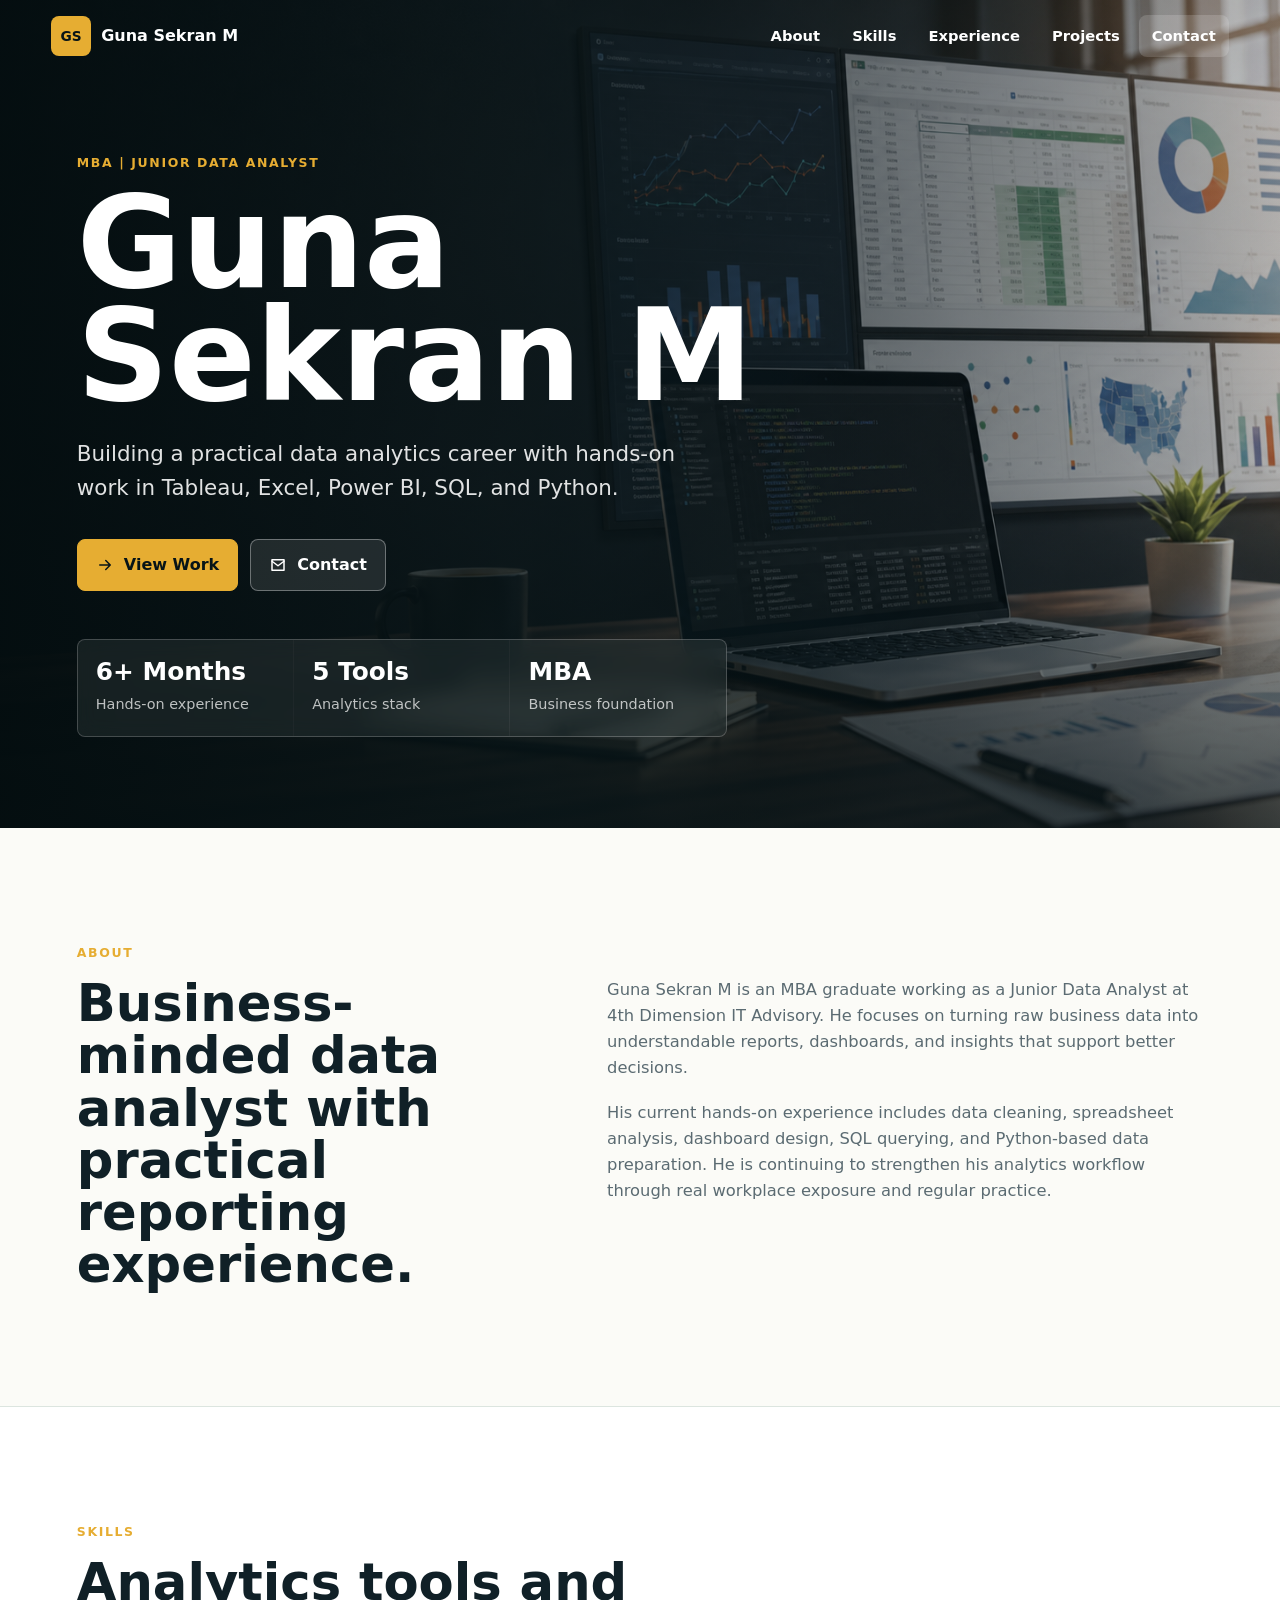
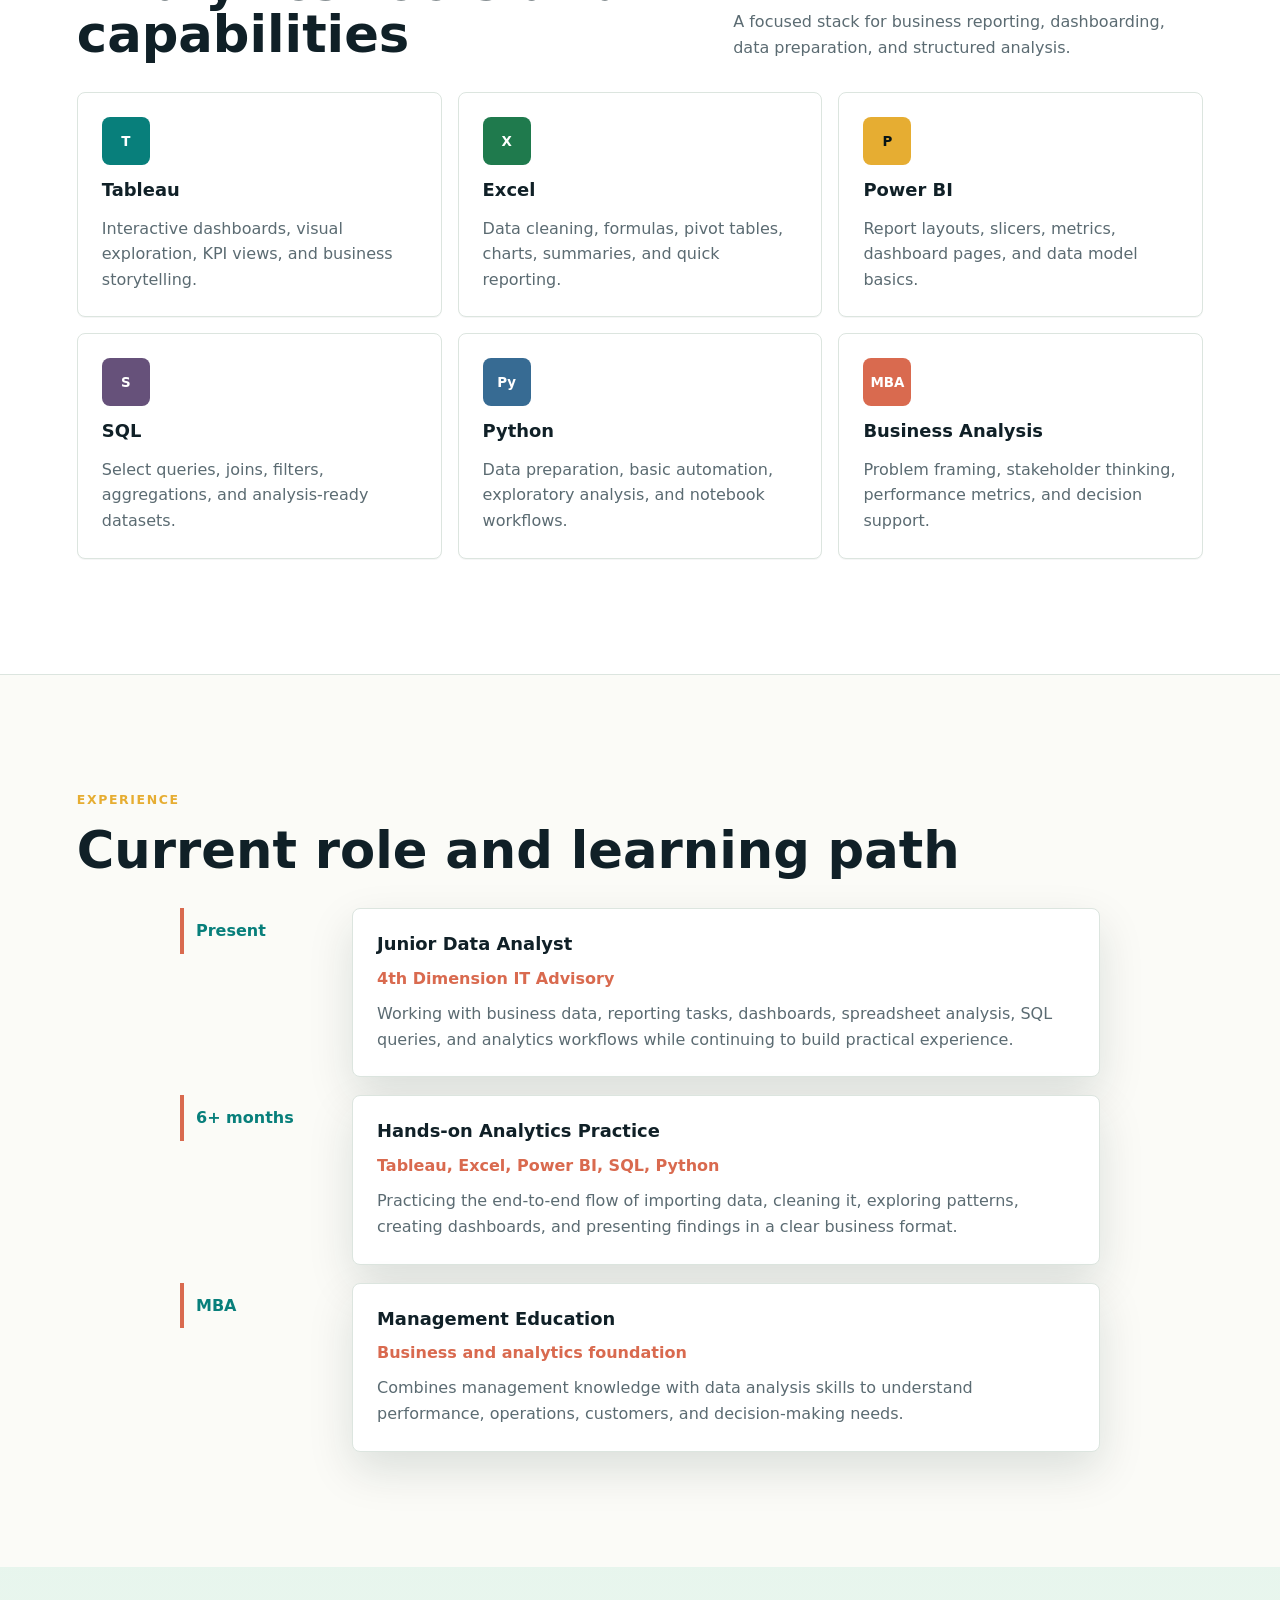
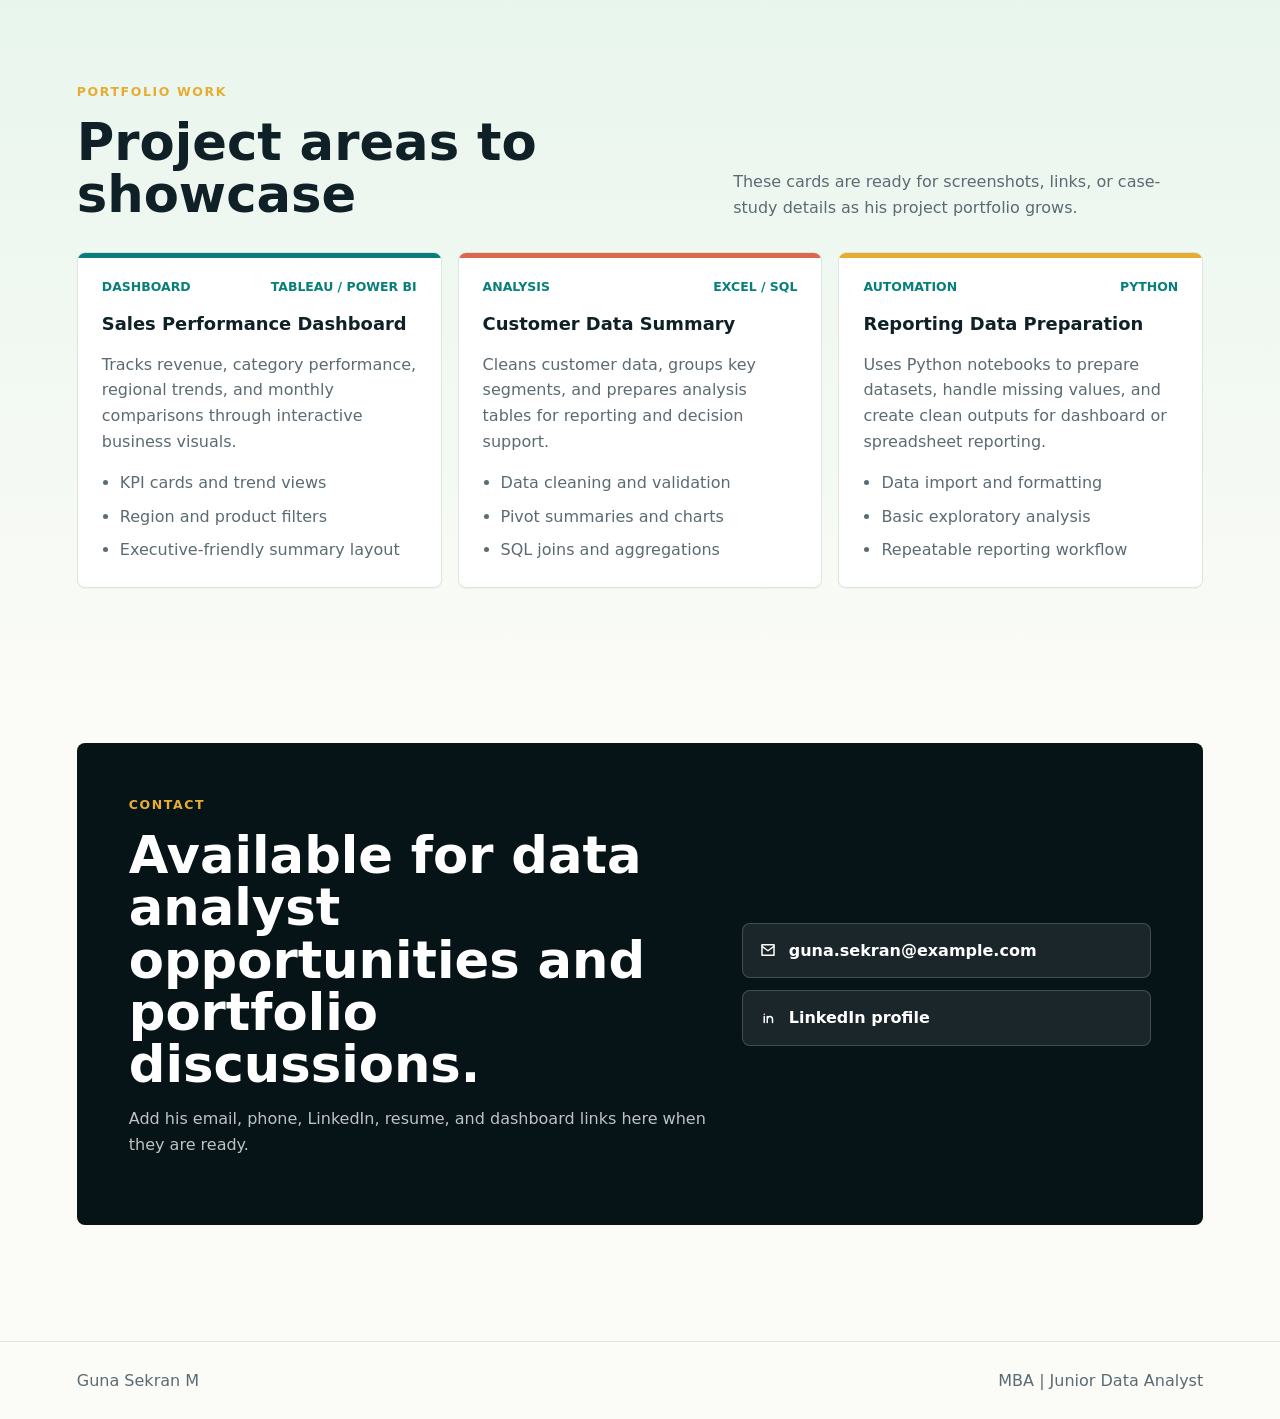
==== index.html @ 924d70bb "guna's portfolio" ====
<!DOCTYPE html>
<html lang="en">
  <head>
    <meta charset="UTF-8" />
    <meta name="viewport" content="width=device-width, initial-scale=1.0" />
    <meta
      name="description"
      content="Digital portfolio for Guna Sekran M, MBA and Junior Data Analyst at 4th Dimension IT Advisory."
    />
    <title>Guna Sekran M | Data Analyst Portfolio</title>
    <link rel="stylesheet" href="styles.css" />
  </head>
  <body>
    <header class="site-header" data-header>
      <a class="brand" href="#top" aria-label="Guna Sekran M home">
        <span class="brand-mark">GS</span>
        <span>Guna Sekran M</span>
      </a>

      <button class="nav-toggle" type="button" aria-expanded="false" aria-controls="site-nav">
        <span class="sr-only">Open menu</span>
        <svg viewBox="0 0 24 24" aria-hidden="true">
          <path d="M4 7h16M4 12h16M4 17h16" />
        </svg>
      </button>

      <nav class="site-nav" id="site-nav" data-nav>
        <a href="#about">About</a>
        <a href="#skills">Skills</a>
        <a href="#experience">Experience</a>
        <a href="#projects">Projects</a>
        <a href="#contact">Contact</a>
      </nav>
    </header>

    <main id="top">
      <section class="hero">
        <div class="hero-media" aria-hidden="true">
          <img src="assets/data-analytics-hero.png" alt="" />
        </div>
        <div class="hero-overlay"></div>
        <div class="hero-content">
          <p class="eyebrow">MBA | Junior Data Analyst</p>
          <h1>Guna Sekran M</h1>
          <p class="hero-copy">
            Building a practical data analytics career with hands-on work in Tableau,
            Excel, Power BI, SQL, and Python.
          </p>

          <div class="hero-actions" aria-label="Primary actions">
            <a class="btn primary" href="#projects">
              <svg viewBox="0 0 24 24" aria-hidden="true">
                <path d="M5 12h14M13 6l6 6-6 6" />
              </svg>
              View Work
            </a>
            <a class="btn secondary" href="#contact">
              <svg viewBox="0 0 24 24" aria-hidden="true">
                <path d="M4 5h16v14H4z" />
                <path d="m4 7 8 6 8-6" />
              </svg>
              Contact
            </a>
          </div>

          <div class="hero-stats" aria-label="Profile highlights">
            <div>
              <strong>6+ Months</strong>
              <span>Hands-on experience</span>
            </div>
            <div>
              <strong>5 Tools</strong>
              <span>Analytics stack</span>
            </div>
            <div>
              <strong>MBA</strong>
              <span>Business foundation</span>
            </div>
          </div>
        </div>
      </section>

      <section class="section intro" id="about">
        <div class="section-kicker">About</div>
        <div class="intro-grid">
          <div>
            <h2>Business-minded data analyst with practical reporting experience.</h2>
          </div>
          <div class="intro-copy">
            <p>
              Guna Sekran M is an MBA graduate working as a Junior Data Analyst at
              4th Dimension IT Advisory. He focuses on turning raw business data into
              understandable reports, dashboards, and insights that support better decisions.
            </p>
            <p>
              His current hands-on experience includes data cleaning, spreadsheet analysis,
              dashboard design, SQL querying, and Python-based data preparation. He is continuing
              to strengthen his analytics workflow through real workplace exposure and regular practice.
            </p>
          </div>
        </div>
      </section>

      <section class="section skill-band" id="skills">
        <div class="section-heading">
          <div>
            <div class="section-kicker">Skills</div>
            <h2>Analytics tools and capabilities</h2>
          </div>
          <p>
            A focused stack for business reporting, dashboarding, data preparation,
            and structured analysis.
          </p>
        </div>

        <div class="skill-grid">
          <article class="skill-card">
            <span class="tool-icon tableau">T</span>
            <h3>Tableau</h3>
            <p>Interactive dashboards, visual exploration, KPI views, and business storytelling.</p>
          </article>
          <article class="skill-card">
            <span class="tool-icon excel">X</span>
            <h3>Excel</h3>
            <p>Data cleaning, formulas, pivot tables, charts, summaries, and quick reporting.</p>
          </article>
          <article class="skill-card">
            <span class="tool-icon powerbi">P</span>
            <h3>Power BI</h3>
            <p>Report layouts, slicers, metrics, dashboard pages, and data model basics.</p>
          </article>
          <article class="skill-card">
            <span class="tool-icon sql">S</span>
            <h3>SQL</h3>
            <p>Select queries, joins, filters, aggregations, and analysis-ready datasets.</p>
          </article>
          <article class="skill-card">
            <span class="tool-icon python">Py</span>
            <h3>Python</h3>
            <p>Data preparation, basic automation, exploratory analysis, and notebook workflows.</p>
          </article>
          <article class="skill-card">
            <span class="tool-icon business">MBA</span>
            <h3>Business Analysis</h3>
            <p>Problem framing, stakeholder thinking, performance metrics, and decision support.</p>
          </article>
        </div>
      </section>

      <section class="section experience" id="experience">
        <div class="section-heading">
          <div>
            <div class="section-kicker">Experience</div>
            <h2>Current role and learning path</h2>
          </div>
        </div>

        <div class="timeline">
          <article class="timeline-item">
            <div class="timeline-date">Present</div>
            <div class="timeline-panel">
              <h3>Junior Data Analyst</h3>
              <p class="company">4th Dimension IT Advisory</p>
              <p>
                Working with business data, reporting tasks, dashboards, spreadsheet analysis,
                SQL queries, and analytics workflows while continuing to build practical experience.
              </p>
            </div>
          </article>
          <article class="timeline-item">
            <div class="timeline-date">6+ months</div>
            <div class="timeline-panel">
              <h3>Hands-on Analytics Practice</h3>
              <p class="company">Tableau, Excel, Power BI, SQL, Python</p>
              <p>
                Practicing the end-to-end flow of importing data, cleaning it, exploring patterns,
                creating dashboards, and presenting findings in a clear business format.
              </p>
            </div>
          </article>
          <article class="timeline-item">
            <div class="timeline-date">MBA</div>
            <div class="timeline-panel">
              <h3>Management Education</h3>
              <p class="company">Business and analytics foundation</p>
              <p>
                Combines management knowledge with data analysis skills to understand performance,
                operations, customers, and decision-making needs.
              </p>
            </div>
          </article>
        </div>
      </section>

      <section class="section projects" id="projects">
        <div class="section-heading">
          <div>
            <div class="section-kicker">Portfolio Work</div>
            <h2>Project areas to showcase</h2>
          </div>
          <p>
            These cards are ready for screenshots, links, or case-study details as his project
            portfolio grows.
          </p>
        </div>

        <div class="project-grid">
          <article class="project-card">
            <div class="project-topline">
              <span>Dashboard</span>
              <span>Tableau / Power BI</span>
            </div>
            <h3>Sales Performance Dashboard</h3>
            <p>
              Tracks revenue, category performance, regional trends, and monthly comparisons
              through interactive business visuals.
            </p>
            <ul>
              <li>KPI cards and trend views</li>
              <li>Region and product filters</li>
              <li>Executive-friendly summary layout</li>
            </ul>
          </article>

          <article class="project-card accent">
            <div class="project-topline">
              <span>Analysis</span>
              <span>Excel / SQL</span>
            </div>
            <h3>Customer Data Summary</h3>
            <p>
              Cleans customer data, groups key segments, and prepares analysis tables for
              reporting and decision support.
            </p>
            <ul>
              <li>Data cleaning and validation</li>
              <li>Pivot summaries and charts</li>
              <li>SQL joins and aggregations</li>
            </ul>
          </article>

          <article class="project-card warm">
            <div class="project-topline">
              <span>Automation</span>
              <span>Python</span>
            </div>
            <h3>Reporting Data Preparation</h3>
            <p>
              Uses Python notebooks to prepare datasets, handle missing values, and create
              clean outputs for dashboard or spreadsheet reporting.
            </p>
            <ul>
              <li>Data import and formatting</li>
              <li>Basic exploratory analysis</li>
              <li>Repeatable reporting workflow</li>
            </ul>
          </article>
        </div>
      </section>

      <section class="section contact" id="contact">
        <div class="contact-panel">
          <div>
            <div class="section-kicker">Contact</div>
            <h2>Available for data analyst opportunities and portfolio discussions.</h2>
            <p>
              Add his email, phone, LinkedIn, resume, and dashboard links here when they are ready.
            </p>
          </div>
          <div class="contact-actions">
            <a class="contact-link" href="mailto:guna.sekran@example.com">
              <svg viewBox="0 0 24 24" aria-hidden="true">
                <path d="M4 5h16v14H4z" />
                <path d="m4 7 8 6 8-6" />
              </svg>
              guna.sekran@example.com
            </a>
            <a class="contact-link" href="#" aria-label="LinkedIn profile link placeholder">
              <svg viewBox="0 0 24 24" aria-hidden="true">
                <path d="M7 10v8M7 7v.01M11 18v-8M11 14c0-2.2 1.2-4 3.5-4S18 11.4 18 14v4" />
              </svg>
              LinkedIn profile
            </a>
          </div>
        </div>
      </section>
    </main>

    <footer class="site-footer">
      <span>Guna Sekran M</span>
      <span>MBA | Junior Data Analyst</span>
    </footer>

    <script src="script.js"></script>
  </body>
</html>
---- styles.css ----
:root {
  --ink: #102027;
  --muted: #5b6b72;
  --paper: #fbfbf7;
  --white: #ffffff;
  --line: #dce5df;
  --teal: #087f7b;
  --mint: #d9f1e6;
  --coral: #d96a4f;
  --gold: #e6ad32;
  --plum: #66517a;
  --night: #071417;
  --shadow: 0 18px 45px rgba(11, 35, 36, 0.13);
}

* {
  box-sizing: border-box;
}

html {
  scroll-behavior: smooth;
}

body {
  margin: 0;
  font-family: Inter, ui-sans-serif, system-ui, -apple-system, BlinkMacSystemFont, "Segoe UI", Arial, sans-serif;
  color: var(--ink);
  background: var(--paper);
  line-height: 1.6;
}

img,
svg {
  display: block;
}

a {
  color: inherit;
  text-decoration: none;
}

.sr-only {
  position: absolute;
  width: 1px;
  height: 1px;
  padding: 0;
  margin: -1px;
  overflow: hidden;
  clip: rect(0, 0, 0, 0);
  white-space: nowrap;
  border: 0;
}

.site-header {
  position: fixed;
  top: 0;
  left: 0;
  right: 0;
  z-index: 20;
  display: flex;
  align-items: center;
  justify-content: space-between;
  min-height: 72px;
  padding: 14px clamp(18px, 4vw, 56px);
  color: var(--white);
  transition: background 180ms ease, box-shadow 180ms ease, color 180ms ease;
}

.site-header.is-scrolled {
  color: var(--ink);
  background: rgba(251, 251, 247, 0.92);
  box-shadow: 0 10px 30px rgba(20, 41, 40, 0.1);
  backdrop-filter: blur(16px);
}

.brand {
  display: inline-flex;
  align-items: center;
  gap: 10px;
  font-weight: 800;
  letter-spacing: 0;
}

.brand-mark {
  display: grid;
  place-items: center;
  width: 40px;
  height: 40px;
  border-radius: 8px;
  color: var(--night);
  background: var(--gold);
  font-size: 0.86rem;
  font-weight: 800;
}

.site-nav {
  display: flex;
  align-items: center;
  gap: 6px;
}

.site-nav a {
  min-height: 40px;
  padding: 9px 13px;
  border-radius: 8px;
  font-size: 0.92rem;
  font-weight: 700;
  color: currentColor;
}

.site-nav a:hover,
.site-nav a.is-active {
  background: rgba(255, 255, 255, 0.16);
}

.site-header.is-scrolled .site-nav a:hover,
.site-header.is-scrolled .site-nav a.is-active {
  background: var(--mint);
}

.nav-toggle {
  display: none;
  width: 44px;
  height: 44px;
  border: 1px solid currentColor;
  border-radius: 8px;
  color: currentColor;
  background: transparent;
  cursor: pointer;
}

.nav-toggle svg {
  width: 22px;
  height: 22px;
  margin: auto;
  fill: none;
  stroke: currentColor;
  stroke-width: 2;
  stroke-linecap: round;
}

.hero {
  position: relative;
  min-height: 92vh;
  display: grid;
  align-items: center;
  padding: 120px clamp(18px, 6vw, 82px) 58px;
  color: var(--white);
  overflow: hidden;
}

.hero-media,
.hero-media img,
.hero-overlay {
  position: absolute;
  inset: 0;
}

.hero-media img {
  width: 100%;
  height: 100%;
  object-fit: cover;
}

.hero-overlay {
  background:
    linear-gradient(90deg, rgba(3, 13, 15, 0.92) 0%, rgba(7, 20, 23, 0.74) 43%, rgba(7, 20, 23, 0.2) 100%),
    linear-gradient(0deg, rgba(7, 20, 23, 0.68) 0%, rgba(7, 20, 23, 0.04) 42%);
}

.hero-content {
  position: relative;
  z-index: 2;
  width: min(720px, 100%);
}

.eyebrow,
.section-kicker {
  margin: 0 0 14px;
  color: var(--gold);
  font-size: 0.78rem;
  font-weight: 800;
  letter-spacing: 0.13em;
  text-transform: uppercase;
}

.hero h1 {
  margin: 0;
  font-size: clamp(3.4rem, 10vw, 8rem);
  line-height: 0.88;
  letter-spacing: 0;
}

.hero-copy {
  max-width: 640px;
  margin: 24px 0 0;
  color: rgba(255, 255, 255, 0.88);
  font-size: clamp(1.08rem, 2vw, 1.34rem);
}

.hero-actions {
  display: flex;
  flex-wrap: wrap;
  gap: 12px;
  margin-top: 34px;
}

.btn {
  display: inline-flex;
  align-items: center;
  justify-content: center;
  gap: 10px;
  min-height: 48px;
  padding: 12px 18px;
  border-radius: 8px;
  border: 1px solid rgba(255, 255, 255, 0.34);
  font-weight: 800;
}

.btn svg,
.contact-link svg {
  width: 18px;
  height: 18px;
  fill: none;
  stroke: currentColor;
  stroke-width: 2;
  stroke-linecap: round;
  stroke-linejoin: round;
  flex: 0 0 auto;
}

.btn.primary {
  color: var(--night);
  background: var(--gold);
  border-color: var(--gold);
}

.btn.secondary {
  color: var(--white);
  background: rgba(255, 255, 255, 0.1);
}

.hero-stats {
  display: grid;
  grid-template-columns: repeat(3, minmax(0, 1fr));
  gap: 1px;
  width: min(650px, 100%);
  margin-top: 48px;
  border: 1px solid rgba(255, 255, 255, 0.18);
  border-radius: 8px;
  overflow: hidden;
  background: rgba(255, 255, 255, 0.09);
  backdrop-filter: blur(10px);
}

.hero-stats div {
  min-height: 96px;
  padding: 18px;
  background: rgba(7, 20, 23, 0.25);
}

.hero-stats strong,
.hero-stats span {
  display: block;
}

.hero-stats strong {
  font-size: clamp(1.18rem, 2vw, 1.55rem);
  line-height: 1.1;
}

.hero-stats span {
  margin-top: 8px;
  color: rgba(255, 255, 255, 0.72);
  font-size: 0.9rem;
}

.section {
  padding: clamp(70px, 9vw, 118px) clamp(18px, 6vw, 82px);
}

.intro-grid,
.section-heading,
.contact-panel {
  width: min(1160px, 100%);
  margin-inline: auto;
}

.intro-grid {
  display: grid;
  grid-template-columns: minmax(280px, 0.85fr) minmax(320px, 1.15fr);
  gap: clamp(34px, 7vw, 90px);
  align-items: start;
}

h2 {
  margin: 0;
  font-size: clamp(2rem, 4vw, 4.4rem);
  line-height: 1.02;
  letter-spacing: 0;
}

h3 {
  margin: 0;
  font-size: 1.12rem;
  line-height: 1.25;
}

p {
  color: var(--muted);
}

.intro-copy p {
  margin: 0 0 18px;
  font-size: 1.02rem;
}

.section-heading {
  display: flex;
  justify-content: space-between;
  gap: 32px;
  align-items: end;
  margin-bottom: 32px;
}

.section-heading p {
  max-width: 470px;
  margin: 0;
}

.skill-band {
  background: var(--white);
  border-block: 1px solid var(--line);
}

.skill-grid,
.project-grid {
  width: min(1160px, 100%);
  margin-inline: auto;
  display: grid;
  grid-template-columns: repeat(3, minmax(0, 1fr));
  gap: 16px;
}

.skill-card,
.project-card {
  min-height: 220px;
  padding: 24px;
  border: 1px solid var(--line);
  border-radius: 8px;
  background: var(--white);
  box-shadow: 0 1px 0 rgba(20, 41, 40, 0.04);
}

.skill-card {
  display: grid;
  align-content: start;
  gap: 14px;
}

.skill-card p,
.project-card p {
  margin: 0;
}

.tool-icon {
  display: grid;
  place-items: center;
  width: 48px;
  height: 48px;
  border-radius: 8px;
  color: var(--white);
  font-size: 0.84rem;
  font-weight: 800;
}

.tableau {
  background: var(--teal);
}

.excel {
  background: #1f7a4d;
}

.powerbi {
  color: var(--night);
  background: var(--gold);
}

.sql {
  background: var(--plum);
}

.python {
  background: #376b93;
}

.business {
  background: var(--coral);
}

.timeline {
  width: min(920px, 100%);
  margin: 0 auto;
  display: grid;
  gap: 18px;
}

.timeline-item {
  display: grid;
  grid-template-columns: 150px minmax(0, 1fr);
  gap: 22px;
  align-items: start;
}

.timeline-date {
  position: sticky;
  top: 96px;
  min-height: 42px;
  padding: 10px 12px;
  border-left: 4px solid var(--coral);
  color: var(--teal);
  font-weight: 800;
}

.timeline-panel {
  padding: 24px;
  border: 1px solid var(--line);
  border-radius: 8px;
  background: var(--white);
  box-shadow: var(--shadow);
}

.timeline-panel p {
  margin: 10px 0 0;
}

.company {
  color: var(--coral);
  font-weight: 800;
}

.projects {
  background:
    linear-gradient(180deg, rgba(217, 241, 230, 0.58), rgba(251, 251, 247, 0));
}

.project-card {
  display: grid;
  gap: 16px;
  position: relative;
  overflow: hidden;
}

.project-card::before {
  content: "";
  position: absolute;
  inset: 0 0 auto;
  height: 5px;
  background: var(--teal);
}

.project-card.accent::before {
  background: var(--coral);
}

.project-card.warm::before {
  background: var(--gold);
}

.project-topline {
  display: flex;
  flex-wrap: wrap;
  justify-content: space-between;
  gap: 10px;
  color: var(--teal);
  font-size: 0.78rem;
  font-weight: 800;
  text-transform: uppercase;
}

.project-card ul {
  display: grid;
  gap: 8px;
  margin: 0;
  padding-left: 18px;
  color: var(--muted);
}

.contact {
  padding-top: 40px;
}

.contact-panel {
  display: grid;
  grid-template-columns: minmax(320px, 1fr) minmax(280px, 0.7fr);
  gap: 28px;
  align-items: center;
  padding: clamp(28px, 5vw, 52px);
  border-radius: 8px;
  color: var(--white);
  background: var(--night);
}

.contact-panel p {
  color: rgba(255, 255, 255, 0.74);
}

.contact-actions {
  display: grid;
  gap: 12px;
}

.contact-link {
  display: flex;
  align-items: center;
  gap: 12px;
  min-height: 54px;
  padding: 14px 16px;
  border: 1px solid rgba(255, 255, 255, 0.18);
  border-radius: 8px;
  color: var(--white);
  background: rgba(255, 255, 255, 0.08);
  font-weight: 700;
  overflow-wrap: anywhere;
}

.site-footer {
  display: flex;
  flex-wrap: wrap;
  justify-content: space-between;
  gap: 12px;
  padding: 26px clamp(18px, 6vw, 82px);
  color: var(--muted);
  border-top: 1px solid var(--line);
}

@media (max-width: 880px) {
  .nav-toggle {
    display: block;
  }

  .site-nav {
    position: absolute;
    top: calc(100% + 8px);
    left: 18px;
    right: 18px;
    display: none;
    flex-direction: column;
    align-items: stretch;
    padding: 10px;
    border: 1px solid var(--line);
    border-radius: 8px;
    color: var(--ink);
    background: var(--white);
    box-shadow: var(--shadow);
  }

  .site-nav.is-open {
    display: flex;
  }

  .site-nav a {
    color: var(--ink);
  }

  .site-nav a:hover,
  .site-nav a.is-active {
    background: var(--mint);
  }

  .hero {
    min-height: auto;
    padding-top: 116px;
  }

  .hero-stats,
  .intro-grid,
  .section-heading,
  .skill-grid,
  .project-grid,
  .timeline-item,
  .contact-panel {
    grid-template-columns: 1fr;
  }

  .section-heading {
    align-items: start;
  }

  .timeline-date {
    position: static;
  }
}

@media (max-width: 560px) {
  .site-header {
    min-height: 66px;
    padding-inline: 14px;
  }

  .brand span:last-child {
    max-width: 170px;
    white-space: nowrap;
    overflow: hidden;
    text-overflow: ellipsis;
  }

  .hero {
    padding-inline: 16px;
  }

  .hero h1 {
    font-size: clamp(3rem, 18vw, 4.5rem);
  }

  .hero-actions,
  .btn {
    width: 100%;
  }

  .hero-stats div {
    min-height: 82px;
  }

  .section {
    padding-inline: 16px;
  }

  .skill-card,
  .project-card,
  .timeline-panel {
    padding: 20px;
  }
}
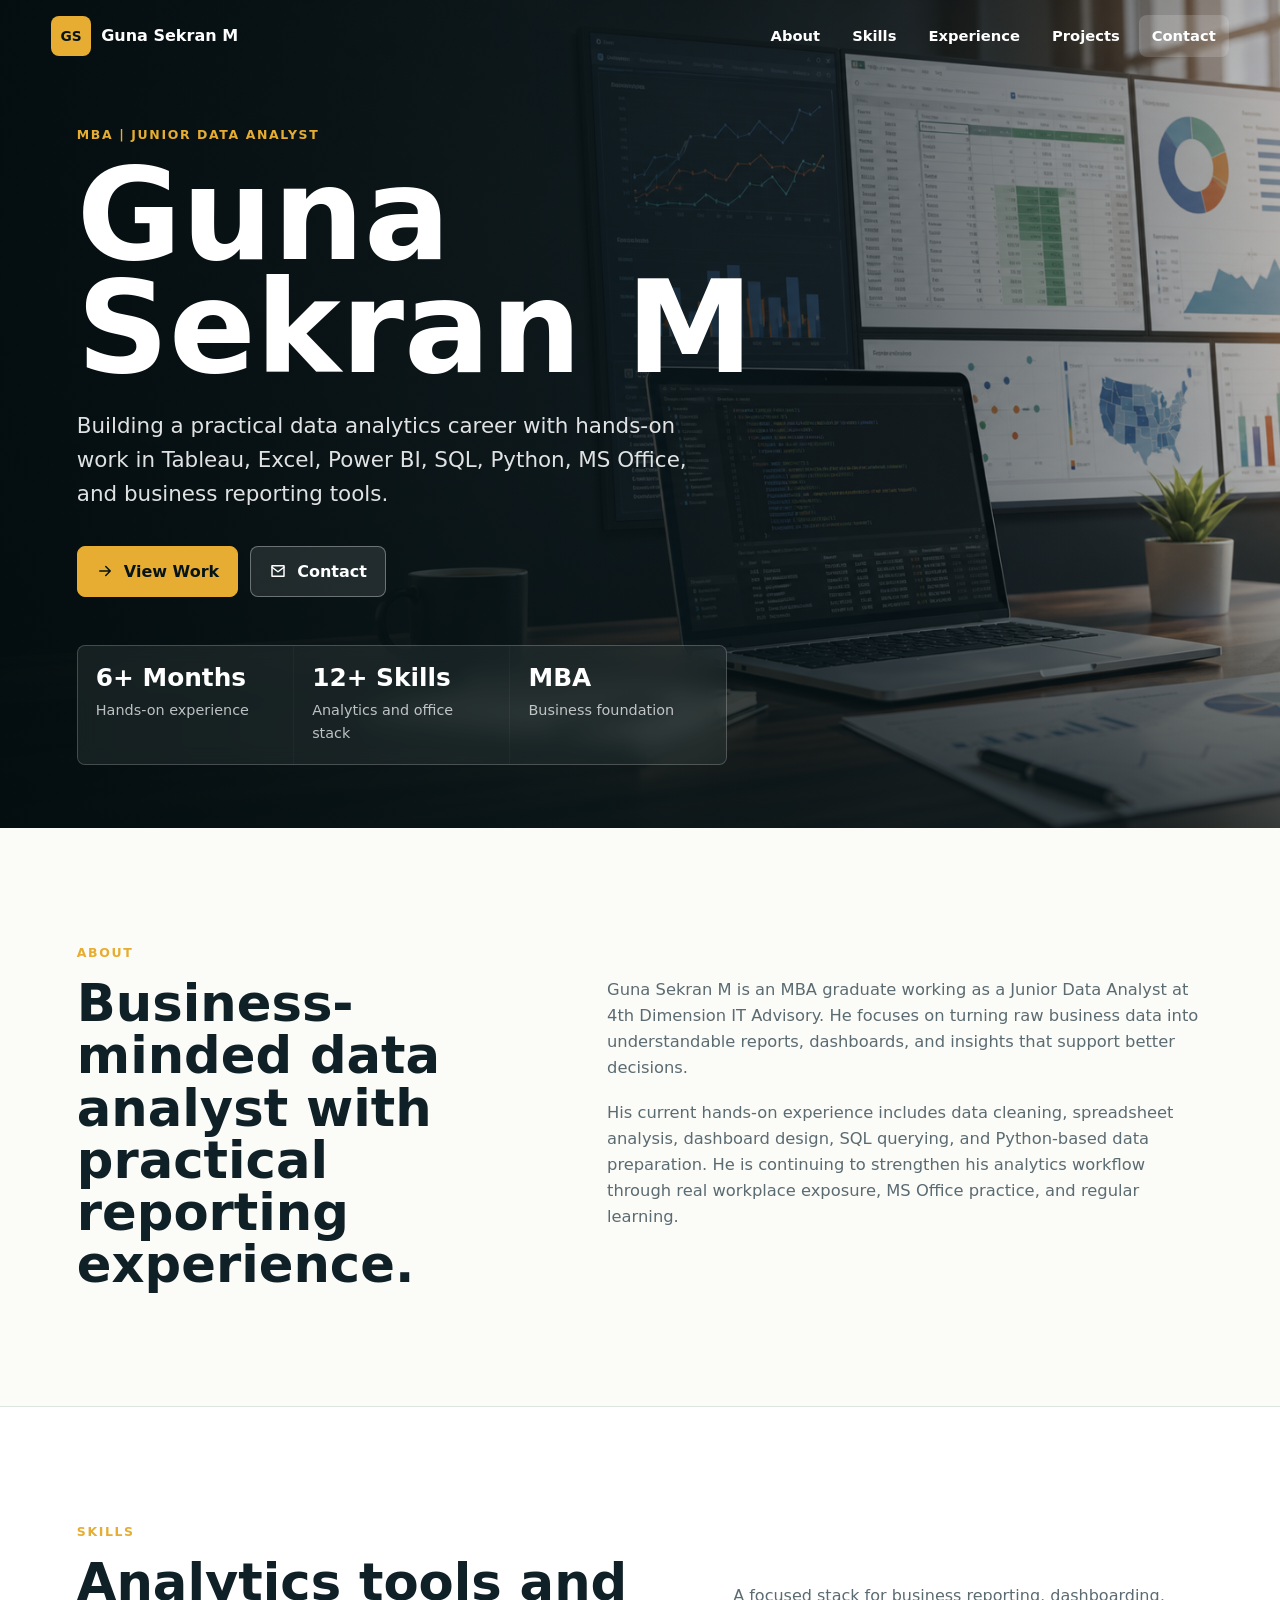
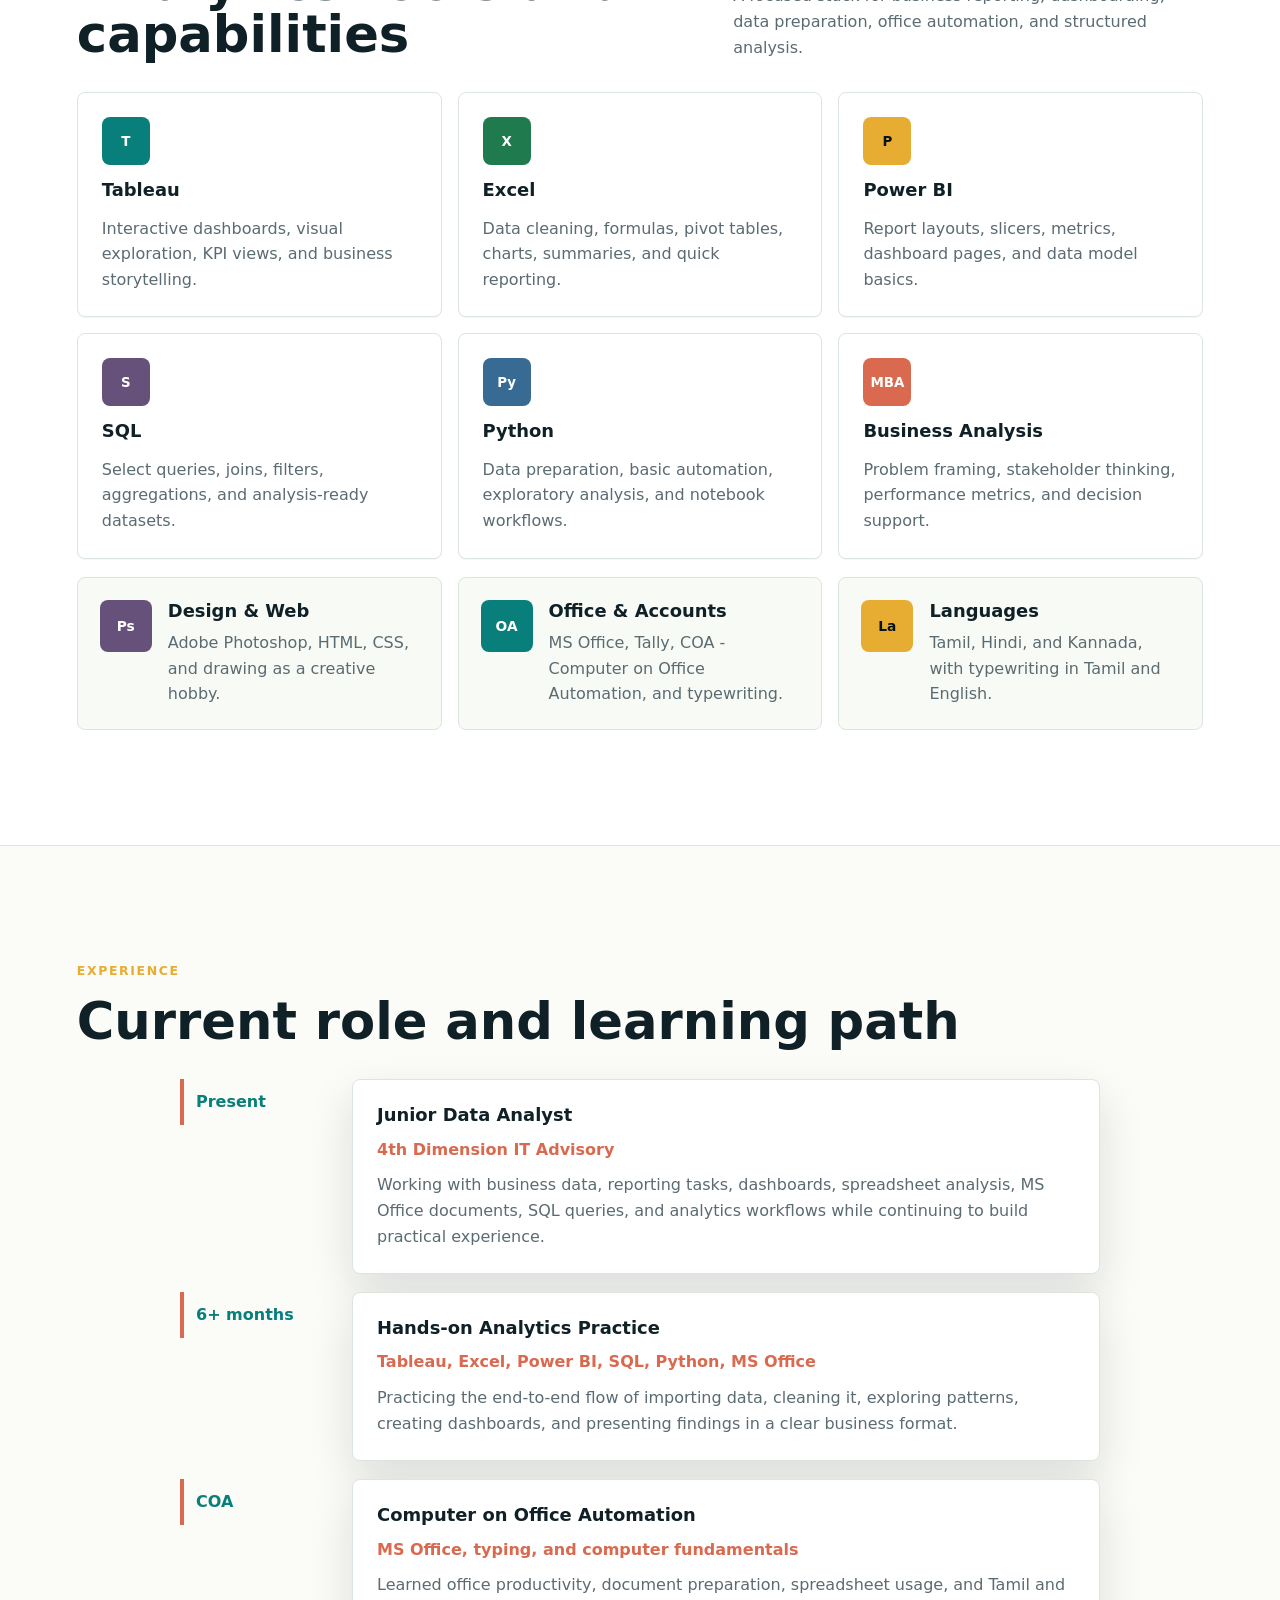
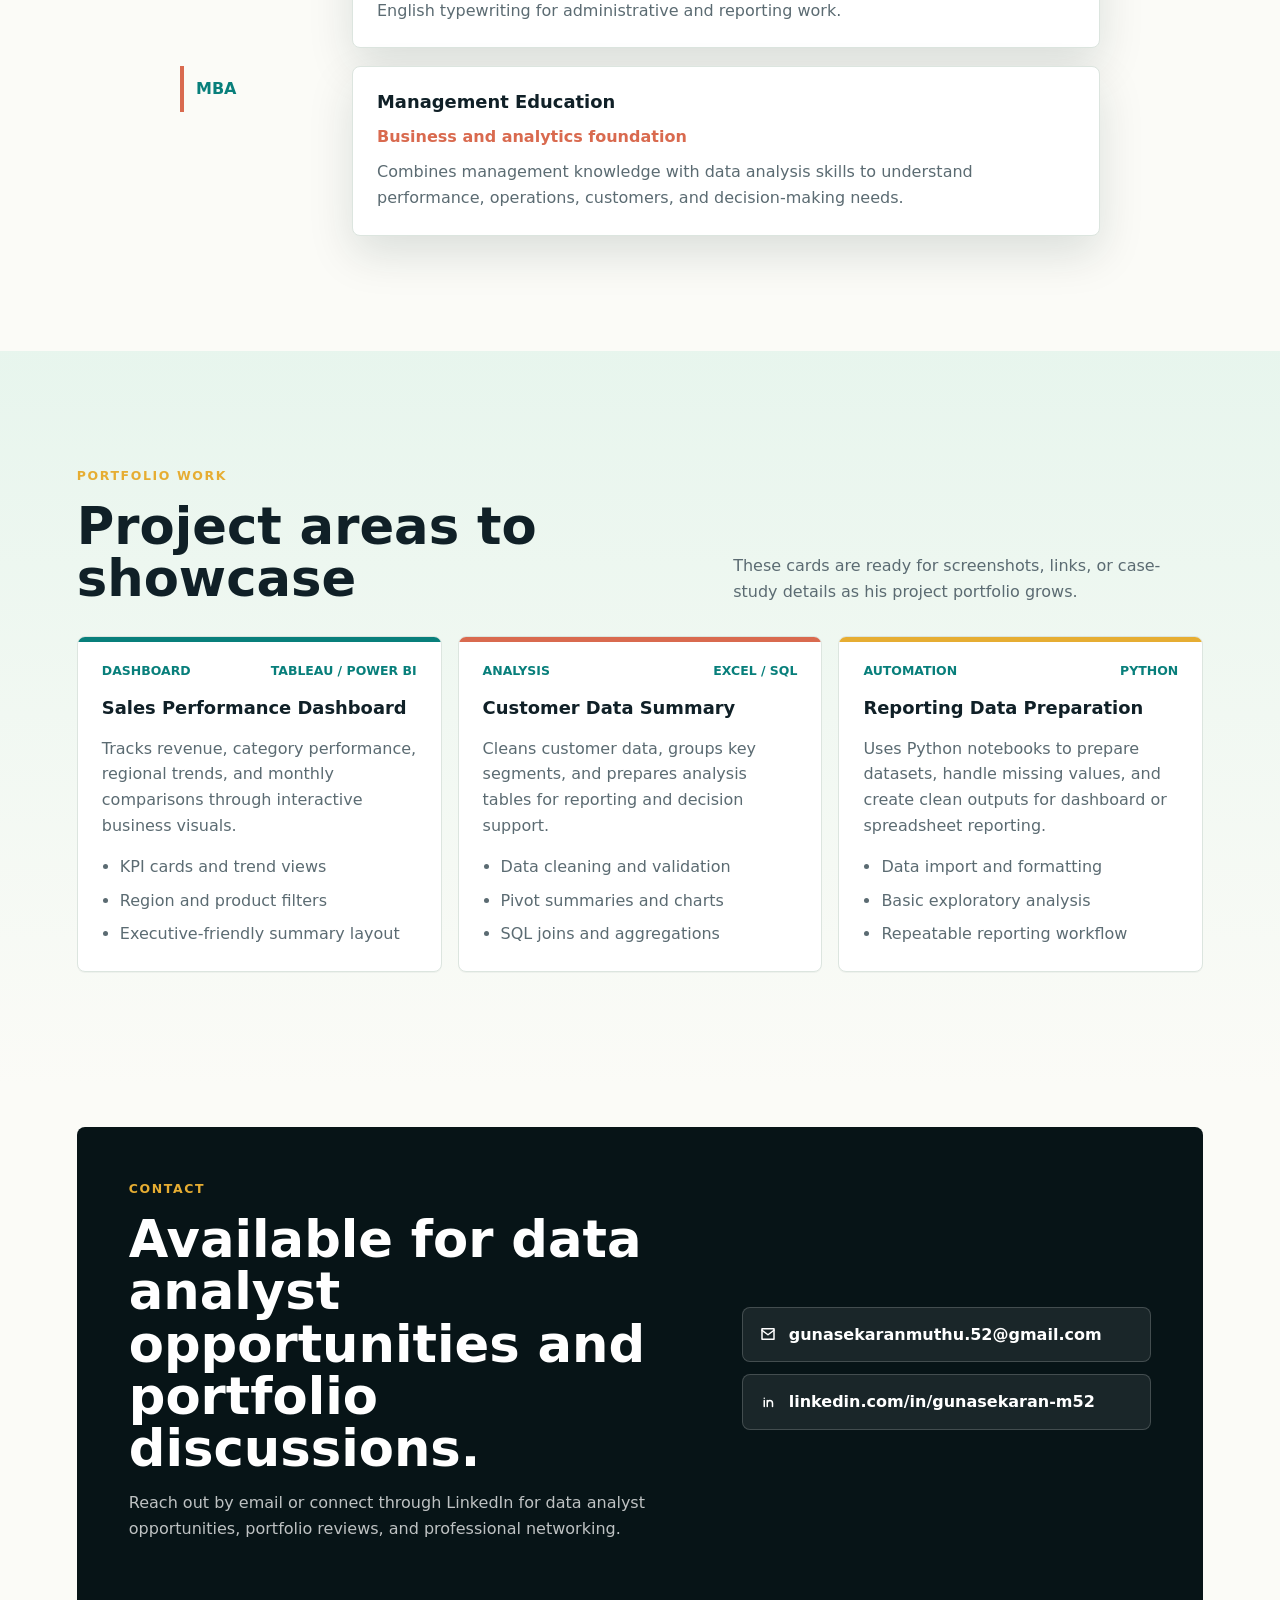
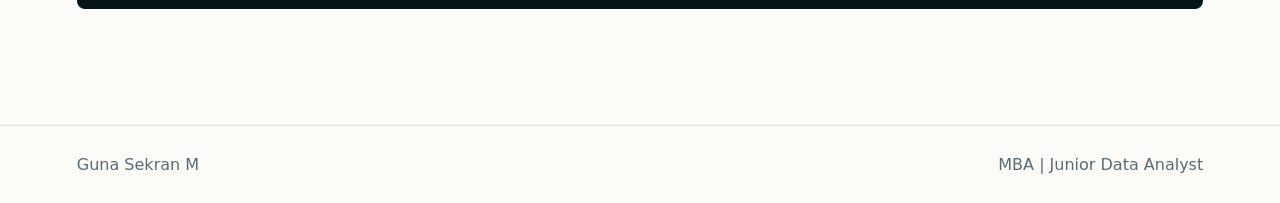
==== commit 5ed8d97e: "guna's portfolio" ====
--- a/index.html
+++ b/index.html
@@ -44,7 +44,7 @@
           <h1>Guna Sekran M</h1>
           <p class="hero-copy">
             Building a practical data analytics career with hands-on work in Tableau,
-            Excel, Power BI, SQL, and Python.
+            Excel, Power BI, SQL, Python, MS Office, and business reporting tools.
           </p>
 
           <div class="hero-actions" aria-label="Primary actions">
@@ -69,8 +69,8 @@
               <span>Hands-on experience</span>
             </div>
             <div>
-              <strong>5 Tools</strong>
-              <span>Analytics stack</span>
+              <strong>12+ Skills</strong>
+              <span>Analytics and office stack</span>
             </div>
             <div>
               <strong>MBA</strong>
@@ -95,7 +95,8 @@
             <p>
               His current hands-on experience includes data cleaning, spreadsheet analysis,
               dashboard design, SQL querying, and Python-based data preparation. He is continuing
-              to strengthen his analytics workflow through real workplace exposure and regular practice.
+              to strengthen his analytics workflow through real workplace exposure, MS Office practice,
+              and regular learning.
             </p>
           </div>
         </div>
@@ -109,7 +110,7 @@
           </div>
           <p>
             A focused stack for business reporting, dashboarding, data preparation,
-            and structured analysis.
+            office automation, and structured analysis.
           </p>
         </div>
 
@@ -143,6 +144,30 @@
             <span class="tool-icon business">MBA</span>
             <h3>Business Analysis</h3>
             <p>Problem framing, stakeholder thinking, performance metrics, and decision support.</p>
+          </article>
+        </div>
+
+        <div class="extra-skills">
+          <article class="detail-card">
+            <div class="detail-icon design">Ps</div>
+            <div>
+              <h3>Design & Web</h3>
+              <p>Adobe Photoshop, HTML, CSS, and drawing as a creative hobby.</p>
+            </div>
+          </article>
+          <article class="detail-card">
+            <div class="detail-icon office">OA</div>
+            <div>
+              <h3>Office & Accounts</h3>
+              <p>MS Office, Tally, COA - Computer on Office Automation, and typewriting.</p>
+            </div>
+          </article>
+          <article class="detail-card">
+            <div class="detail-icon language">La</div>
+            <div>
+              <h3>Languages</h3>
+              <p>Tamil, Hindi, and Kannada, with typewriting in Tamil and English.</p>
+            </div>
           </article>
         </div>
       </section>
@@ -163,7 +188,8 @@
               <p class="company">4th Dimension IT Advisory</p>
               <p>
                 Working with business data, reporting tasks, dashboards, spreadsheet analysis,
-                SQL queries, and analytics workflows while continuing to build practical experience.
+                MS Office documents, SQL queries, and analytics workflows while continuing to
+                build practical experience.
               </p>
             </div>
           </article>
@@ -171,10 +197,21 @@
             <div class="timeline-date">6+ months</div>
             <div class="timeline-panel">
               <h3>Hands-on Analytics Practice</h3>
-              <p class="company">Tableau, Excel, Power BI, SQL, Python</p>
+              <p class="company">Tableau, Excel, Power BI, SQL, Python, MS Office</p>
               <p>
                 Practicing the end-to-end flow of importing data, cleaning it, exploring patterns,
                 creating dashboards, and presenting findings in a clear business format.
+              </p>
+            </div>
+          </article>
+          <article class="timeline-item">
+            <div class="timeline-date">COA</div>
+            <div class="timeline-panel">
+              <h3>Computer on Office Automation</h3>
+              <p class="company">MS Office, typing, and computer fundamentals</p>
+              <p>
+                Learned office productivity, document preparation, spreadsheet usage,
+                and Tamil and English typewriting for administrative and reporting work.
               </p>
             </div>
           </article>
@@ -264,22 +301,28 @@
             <div class="section-kicker">Contact</div>
             <h2>Available for data analyst opportunities and portfolio discussions.</h2>
             <p>
-              Add his email, phone, LinkedIn, resume, and dashboard links here when they are ready.
+              Reach out by email or connect through LinkedIn for data analyst opportunities,
+              portfolio reviews, and professional networking.
             </p>
           </div>
           <div class="contact-actions">
-            <a class="contact-link" href="mailto:guna.sekran@example.com">
+            <a class="contact-link" href="mailto:gunasekaranmuthu.52@gmail.com">
               <svg viewBox="0 0 24 24" aria-hidden="true">
                 <path d="M4 5h16v14H4z" />
                 <path d="m4 7 8 6 8-6" />
               </svg>
-              guna.sekran@example.com
+              gunasekaranmuthu.52@gmail.com
             </a>
-            <a class="contact-link" href="#" aria-label="LinkedIn profile link placeholder">
+            <a
+              class="contact-link"
+              href="https://www.linkedin.com/in/gunasekaran-m52"
+              target="_blank"
+              rel="noreferrer"
+            >
               <svg viewBox="0 0 24 24" aria-hidden="true">
                 <path d="M7 10v8M7 7v.01M11 18v-8M11 14c0-2.2 1.2-4 3.5-4S18 11.4 18 14v4" />
               </svg>
-              LinkedIn profile
+              linkedin.com/in/gunasekaran-m52
             </a>
           </div>
         </div>
--- a/styles.css
+++ b/styles.css
@@ -350,6 +350,54 @@
   border-radius: 8px;
   background: var(--white);
   box-shadow: 0 1px 0 rgba(20, 41, 40, 0.04);
+}
+
+.extra-skills {
+  width: min(1160px, 100%);
+  margin: 18px auto 0;
+  display: grid;
+  grid-template-columns: repeat(3, minmax(0, 1fr));
+  gap: 16px;
+}
+
+.detail-card {
+  display: grid;
+  grid-template-columns: 52px minmax(0, 1fr);
+  gap: 16px;
+  align-items: start;
+  min-height: 148px;
+  padding: 22px;
+  border: 1px solid var(--line);
+  border-radius: 8px;
+  background: #f7faf5;
+}
+
+.detail-card p {
+  margin: 8px 0 0;
+}
+
+.detail-icon {
+  display: grid;
+  place-items: center;
+  width: 52px;
+  height: 52px;
+  border-radius: 8px;
+  color: var(--white);
+  font-weight: 800;
+  font-size: 0.86rem;
+}
+
+.detail-icon.design {
+  background: var(--plum);
+}
+
+.detail-icon.office {
+  background: var(--teal);
+}
+
+.detail-icon.language {
+  color: var(--night);
+  background: var(--gold);
 }
 
 .skill-card {
@@ -578,6 +626,7 @@
   .intro-grid,
   .section-heading,
   .skill-grid,
+  .extra-skills,
   .project-grid,
   .timeline-item,
   .contact-panel {
@@ -628,6 +677,7 @@
   }
 
   .skill-card,
+  .detail-card,
   .project-card,
   .timeline-panel {
     padding: 20px;
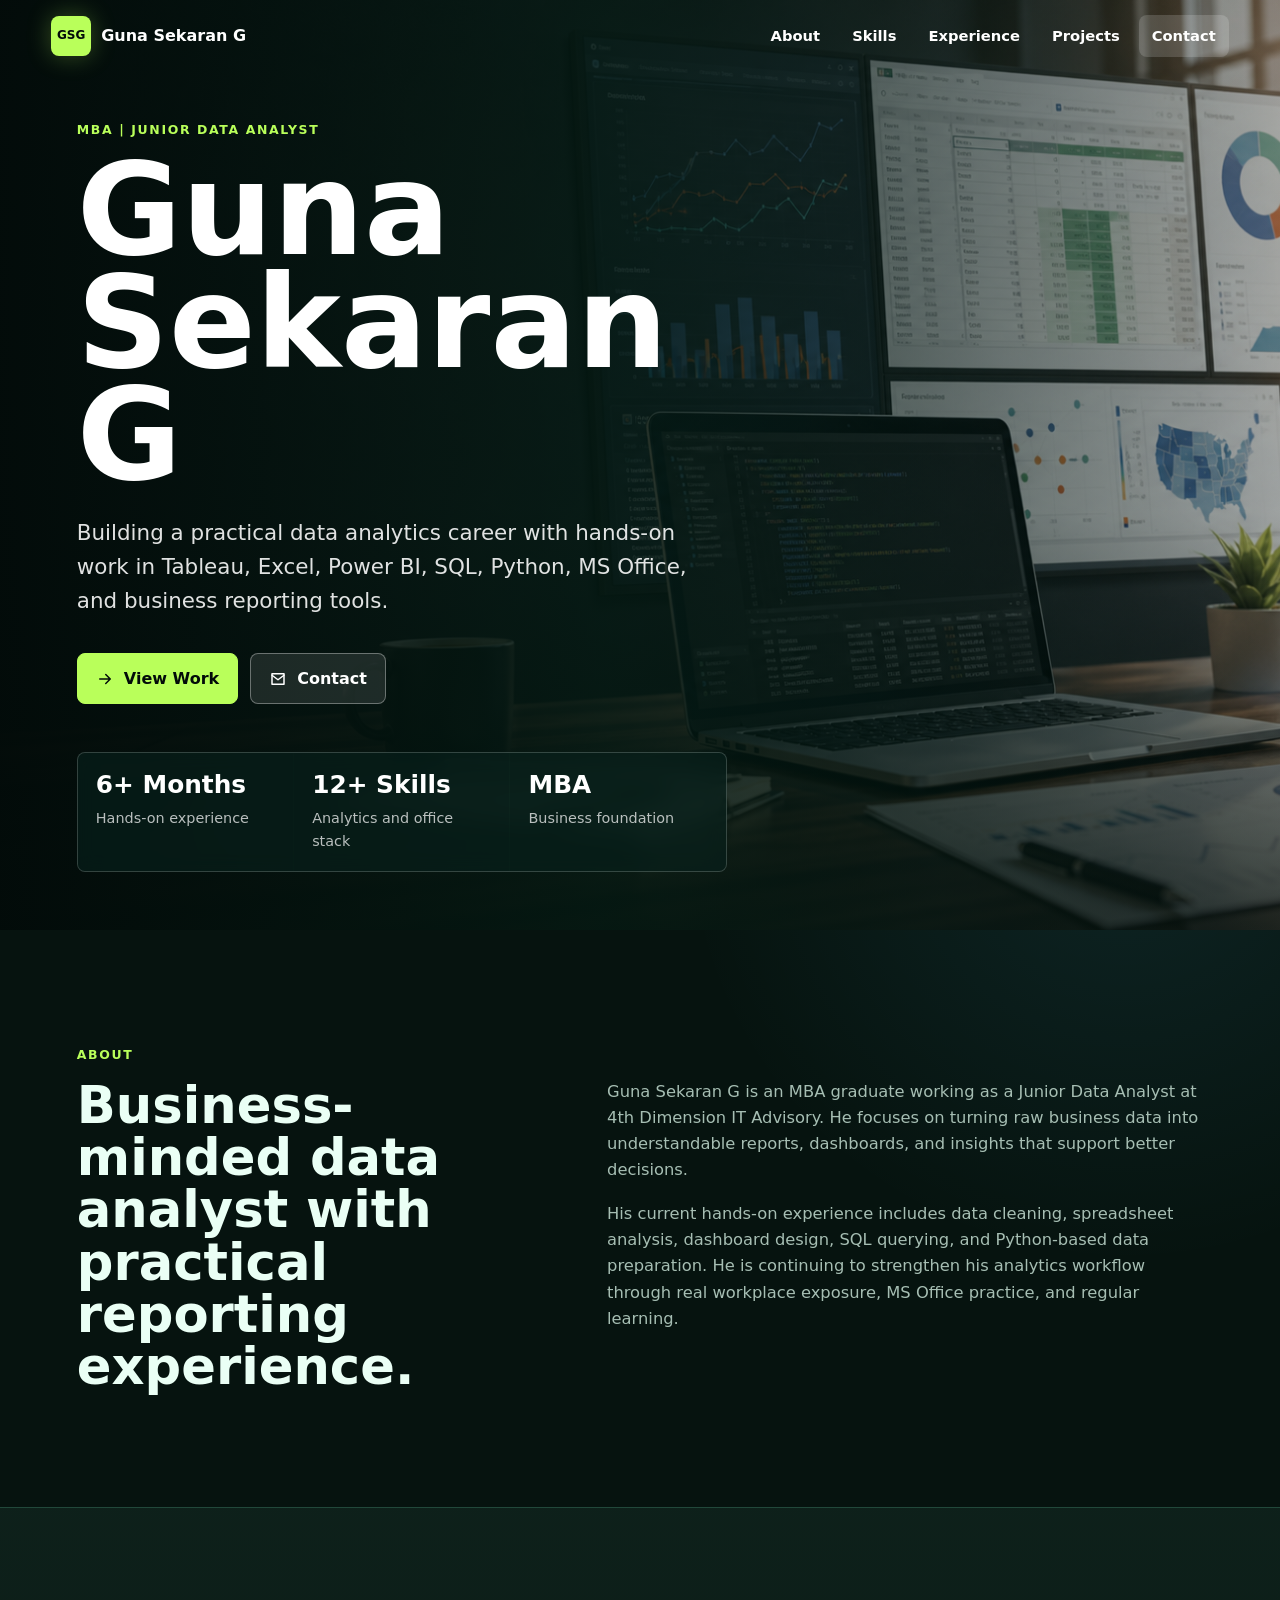
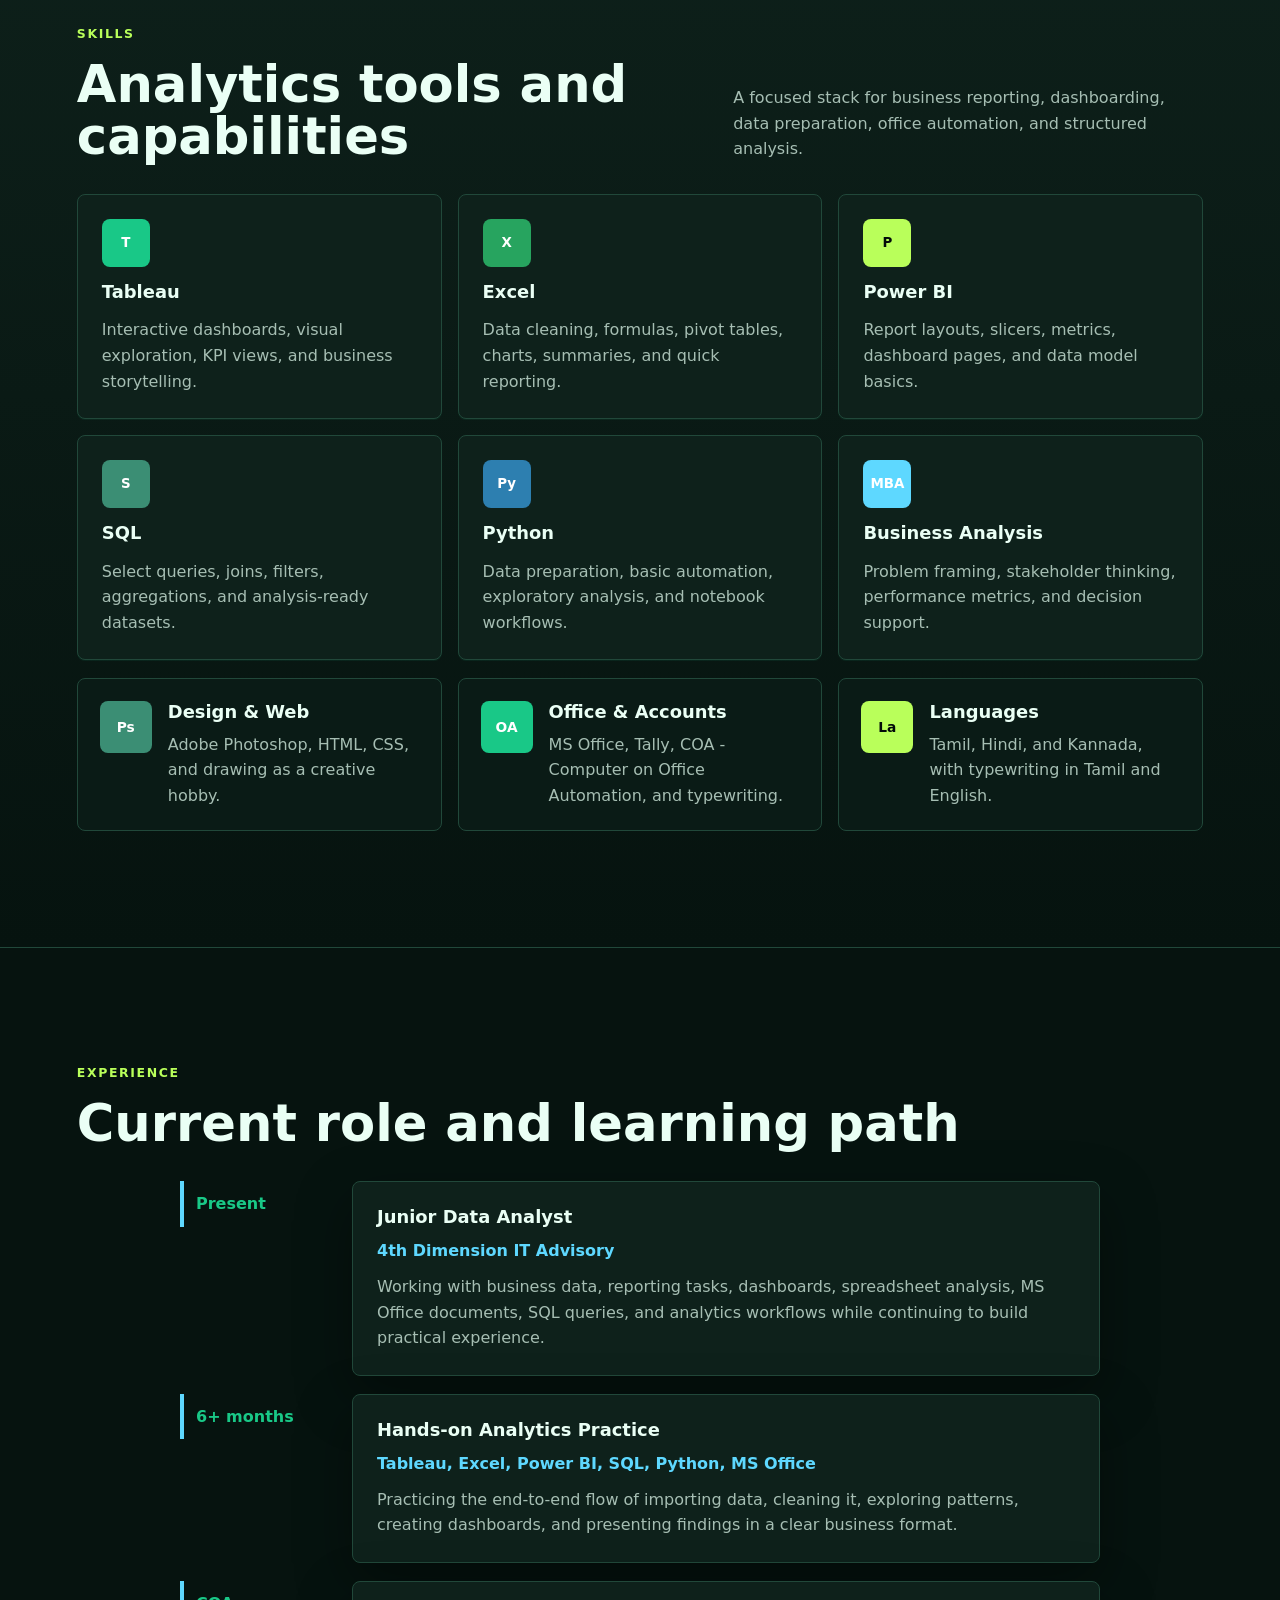
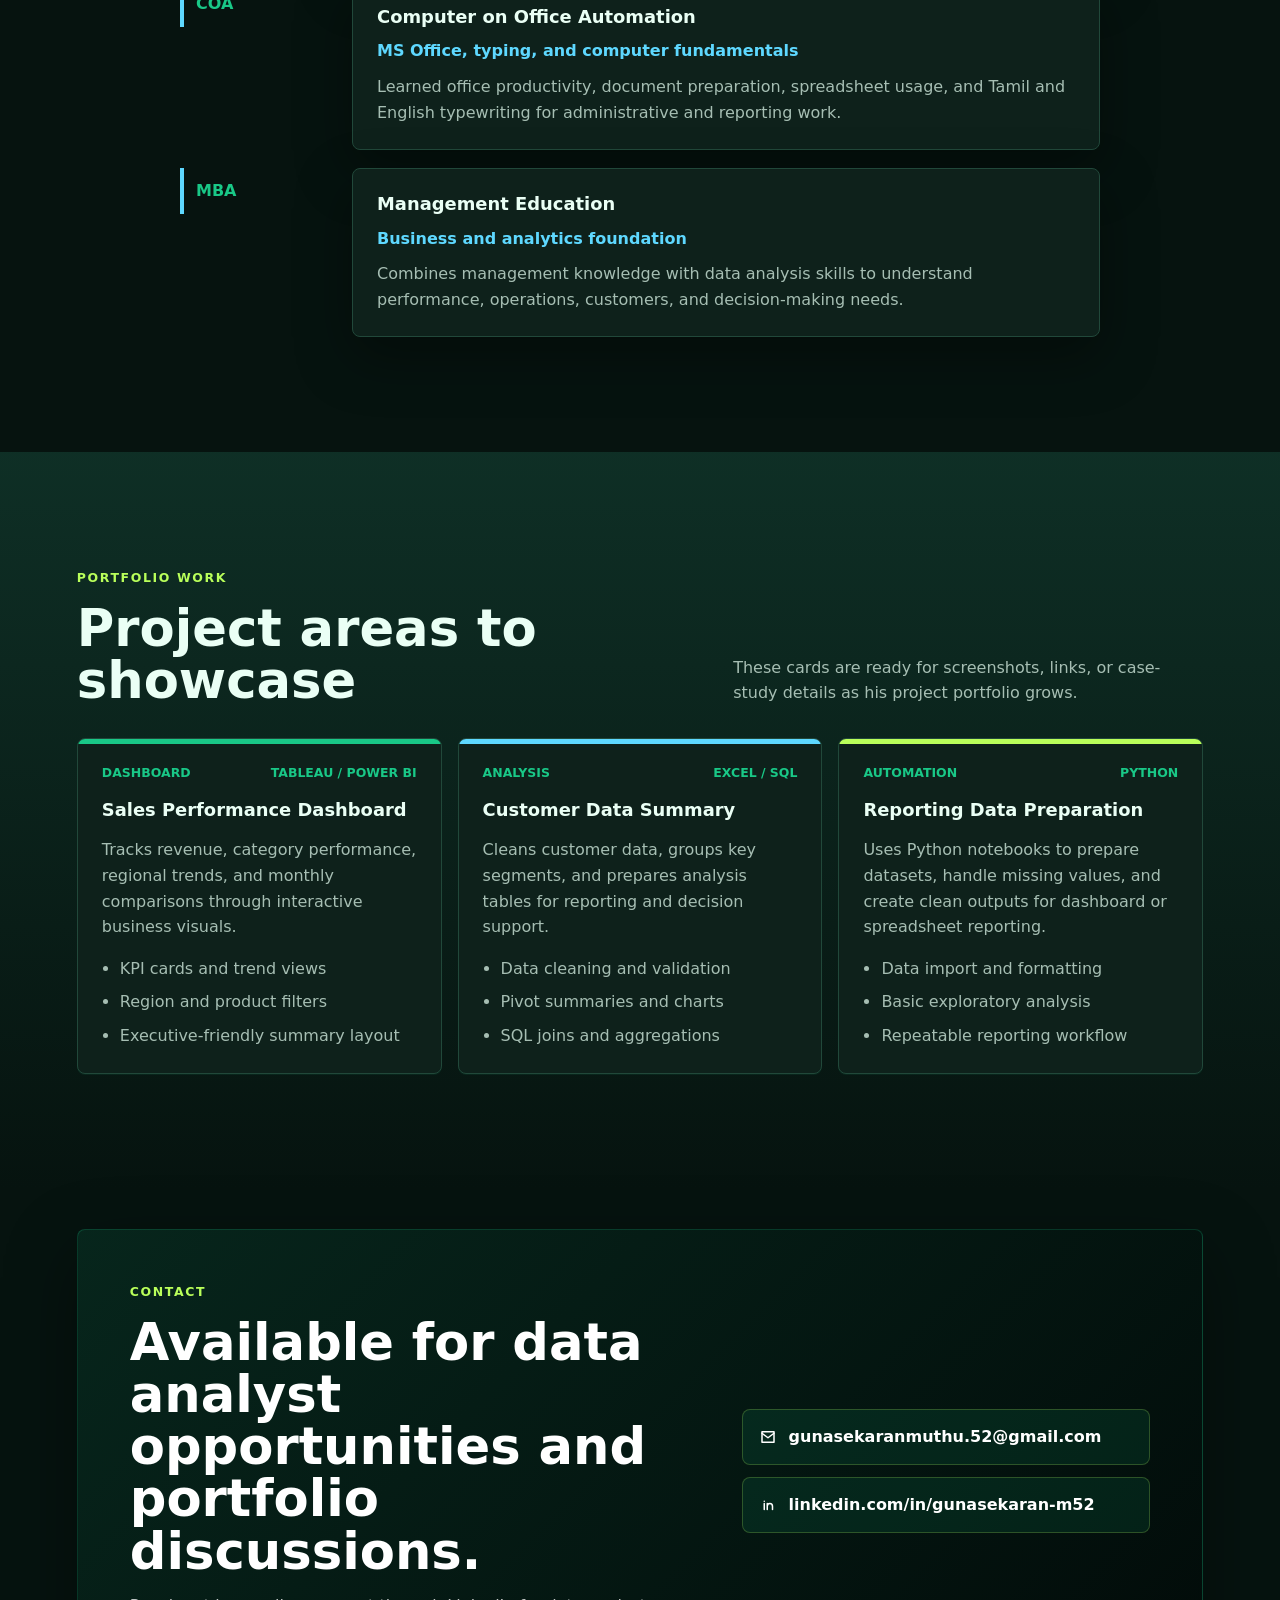
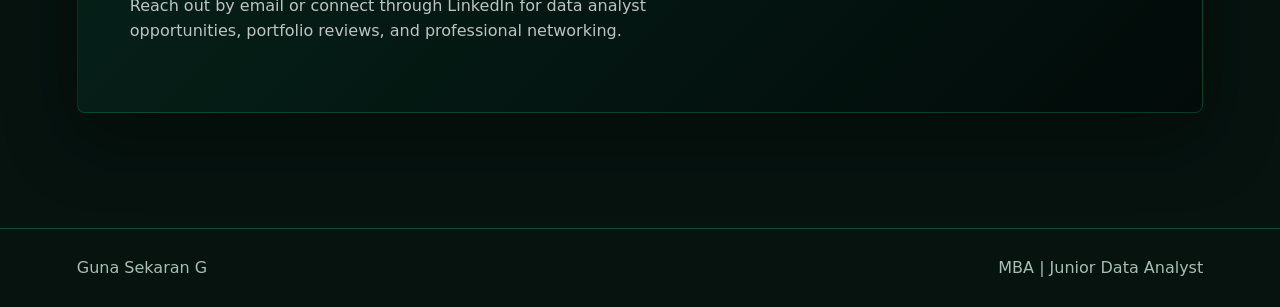
==== commit 4affc28c: "Update portfolio name and dark green theme" ====
--- a/index.html
+++ b/index.html
@@ -5,16 +5,16 @@
     <meta name="viewport" content="width=device-width, initial-scale=1.0" />
     <meta
       name="description"
-      content="Digital portfolio for Guna Sekran M, MBA and Junior Data Analyst at 4th Dimension IT Advisory."
+      content="Digital portfolio for Guna Sekaran G, MBA and Junior Data Analyst at 4th Dimension IT Advisory."
     />
-    <title>Guna Sekran M | Data Analyst Portfolio</title>
+    <title>Guna Sekaran G | Data Analyst Portfolio</title>
     <link rel="stylesheet" href="styles.css" />
   </head>
   <body>
     <header class="site-header" data-header>
-      <a class="brand" href="#top" aria-label="Guna Sekran M home">
-        <span class="brand-mark">GS</span>
-        <span>Guna Sekran M</span>
+      <a class="brand" href="#top" aria-label="Guna Sekaran G home">
+        <span class="brand-mark">GSG</span>
+        <span>Guna Sekaran G</span>
       </a>
 
       <button class="nav-toggle" type="button" aria-expanded="false" aria-controls="site-nav">
@@ -41,7 +41,7 @@
         <div class="hero-overlay"></div>
         <div class="hero-content">
           <p class="eyebrow">MBA | Junior Data Analyst</p>
-          <h1>Guna Sekran M</h1>
+          <h1>Guna Sekaran G</h1>
           <p class="hero-copy">
             Building a practical data analytics career with hands-on work in Tableau,
             Excel, Power BI, SQL, Python, MS Office, and business reporting tools.
@@ -88,7 +88,7 @@
           </div>
           <div class="intro-copy">
             <p>
-              Guna Sekran M is an MBA graduate working as a Junior Data Analyst at
+              Guna Sekaran G is an MBA graduate working as a Junior Data Analyst at
               4th Dimension IT Advisory. He focuses on turning raw business data into
               understandable reports, dashboards, and insights that support better decisions.
             </p>
@@ -330,7 +330,7 @@
     </main>
 
     <footer class="site-footer">
-      <span>Guna Sekran M</span>
+      <span>Guna Sekaran G</span>
       <span>MBA | Junior Data Analyst</span>
     </footer>
 
--- a/styles.css
+++ b/styles.css
@@ -1,16 +1,17 @@
 :root {
-  --ink: #102027;
-  --muted: #5b6b72;
-  --paper: #fbfbf7;
+  --ink: #eafff5;
+  --muted: #a6beb3;
+  --paper: #06130f;
   --white: #ffffff;
-  --line: #dce5df;
-  --teal: #087f7b;
-  --mint: #d9f1e6;
-  --coral: #d96a4f;
-  --gold: #e6ad32;
-  --plum: #66517a;
-  --night: #071417;
-  --shadow: 0 18px 45px rgba(11, 35, 36, 0.13);
+  --surface: #0e211b;
+  --line: #21483a;
+  --teal: #19c887;
+  --mint: #123b2f;
+  --coral: #5ed8ff;
+  --gold: #b9ff5a;
+  --plum: #3b8e74;
+  --night: #020b09;
+  --shadow: 0 20px 55px rgba(0, 0, 0, 0.36);
 }
 
 * {
@@ -25,7 +26,10 @@
   margin: 0;
   font-family: Inter, ui-sans-serif, system-ui, -apple-system, BlinkMacSystemFont, "Segoe UI", Arial, sans-serif;
   color: var(--ink);
-  background: var(--paper);
+  background:
+    radial-gradient(circle at 18% 0%, rgba(25, 200, 135, 0.16), transparent 34rem),
+    radial-gradient(circle at 88% 16%, rgba(94, 216, 255, 0.09), transparent 28rem),
+    var(--paper);
   line-height: 1.6;
 }
 
@@ -68,8 +72,8 @@
 
 .site-header.is-scrolled {
   color: var(--ink);
-  background: rgba(251, 251, 247, 0.92);
-  box-shadow: 0 10px 30px rgba(20, 41, 40, 0.1);
+  background: rgba(5, 18, 15, 0.88);
+  box-shadow: 0 10px 30px rgba(0, 0, 0, 0.34);
   backdrop-filter: blur(16px);
 }
 
@@ -89,7 +93,8 @@
   border-radius: 8px;
   color: var(--night);
   background: var(--gold);
-  font-size: 0.86rem;
+  box-shadow: 0 0 24px rgba(185, 255, 90, 0.28);
+  font-size: 0.75rem;
   font-weight: 800;
 }
 
@@ -115,7 +120,7 @@
 
 .site-header.is-scrolled .site-nav a:hover,
 .site-header.is-scrolled .site-nav a.is-active {
-  background: var(--mint);
+  background: rgba(25, 200, 135, 0.18);
 }
 
 .nav-toggle {
@@ -164,8 +169,8 @@
 
 .hero-overlay {
   background:
-    linear-gradient(90deg, rgba(3, 13, 15, 0.92) 0%, rgba(7, 20, 23, 0.74) 43%, rgba(7, 20, 23, 0.2) 100%),
-    linear-gradient(0deg, rgba(7, 20, 23, 0.68) 0%, rgba(7, 20, 23, 0.04) 42%);
+    linear-gradient(90deg, rgba(2, 11, 9, 0.96) 0%, rgba(3, 25, 18, 0.81) 47%, rgba(3, 25, 18, 0.22) 100%),
+    linear-gradient(0deg, rgba(2, 11, 9, 0.74) 0%, rgba(2, 11, 9, 0.06) 45%);
 }
 
 .hero-content {
@@ -249,7 +254,7 @@
   border: 1px solid rgba(255, 255, 255, 0.18);
   border-radius: 8px;
   overflow: hidden;
-  background: rgba(255, 255, 255, 0.09);
+  background: rgba(10, 39, 31, 0.56);
   backdrop-filter: blur(10px);
 }
 
@@ -329,7 +334,8 @@
 }
 
 .skill-band {
-  background: var(--white);
+  background:
+    linear-gradient(180deg, rgba(14, 33, 27, 0.94), rgba(6, 19, 15, 0.96));
   border-block: 1px solid var(--line);
 }
 
@@ -348,8 +354,8 @@
   padding: 24px;
   border: 1px solid var(--line);
   border-radius: 8px;
-  background: var(--white);
-  box-shadow: 0 1px 0 rgba(20, 41, 40, 0.04);
+  background: var(--surface);
+  box-shadow: 0 1px 0 rgba(25, 200, 135, 0.08);
 }
 
 .extra-skills {
@@ -369,7 +375,7 @@
   padding: 22px;
   border: 1px solid var(--line);
   border-radius: 8px;
-  background: #f7faf5;
+  background: #0a1b16;
 }
 
 .detail-card p {
@@ -427,7 +433,7 @@
 }
 
 .excel {
-  background: #1f7a4d;
+  background: #27a45f;
 }
 
 .powerbi {
@@ -440,7 +446,7 @@
 }
 
 .python {
-  background: #376b93;
+  background: #2d7fb0;
 }
 
 .business {
@@ -475,7 +481,7 @@
   padding: 24px;
   border: 1px solid var(--line);
   border-radius: 8px;
-  background: var(--white);
+  background: var(--surface);
   box-shadow: var(--shadow);
 }
 
@@ -490,7 +496,7 @@
 
 .projects {
   background:
-    linear-gradient(180deg, rgba(217, 241, 230, 0.58), rgba(251, 251, 247, 0));
+    linear-gradient(180deg, rgba(18, 59, 47, 0.7), rgba(6, 19, 15, 0));
 }
 
 .project-card {
@@ -547,7 +553,10 @@
   padding: clamp(28px, 5vw, 52px);
   border-radius: 8px;
   color: var(--white);
-  background: var(--night);
+  background:
+    linear-gradient(135deg, rgba(7, 39, 29, 0.96), rgba(2, 11, 9, 0.98));
+  border: 1px solid rgba(25, 200, 135, 0.22);
+  box-shadow: 0 24px 70px rgba(0, 0, 0, 0.38);
 }
 
 .contact-panel p {
@@ -565,10 +574,10 @@
   gap: 12px;
   min-height: 54px;
   padding: 14px 16px;
-  border: 1px solid rgba(255, 255, 255, 0.18);
+  border: 1px solid rgba(185, 255, 90, 0.22);
   border-radius: 8px;
   color: var(--white);
-  background: rgba(255, 255, 255, 0.08);
+  background: rgba(25, 200, 135, 0.1);
   font-weight: 700;
   overflow-wrap: anywhere;
 }
@@ -600,7 +609,7 @@
     border: 1px solid var(--line);
     border-radius: 8px;
     color: var(--ink);
-    background: var(--white);
+    background: #071611;
     box-shadow: var(--shadow);
   }
 
@@ -660,7 +669,8 @@
   }
 
   .hero h1 {
-    font-size: clamp(3rem, 18vw, 4.5rem);
+    font-size: clamp(2.8rem, 14.5vw, 3.6rem);
+    line-height: 0.94;
   }
 
   .hero-actions,
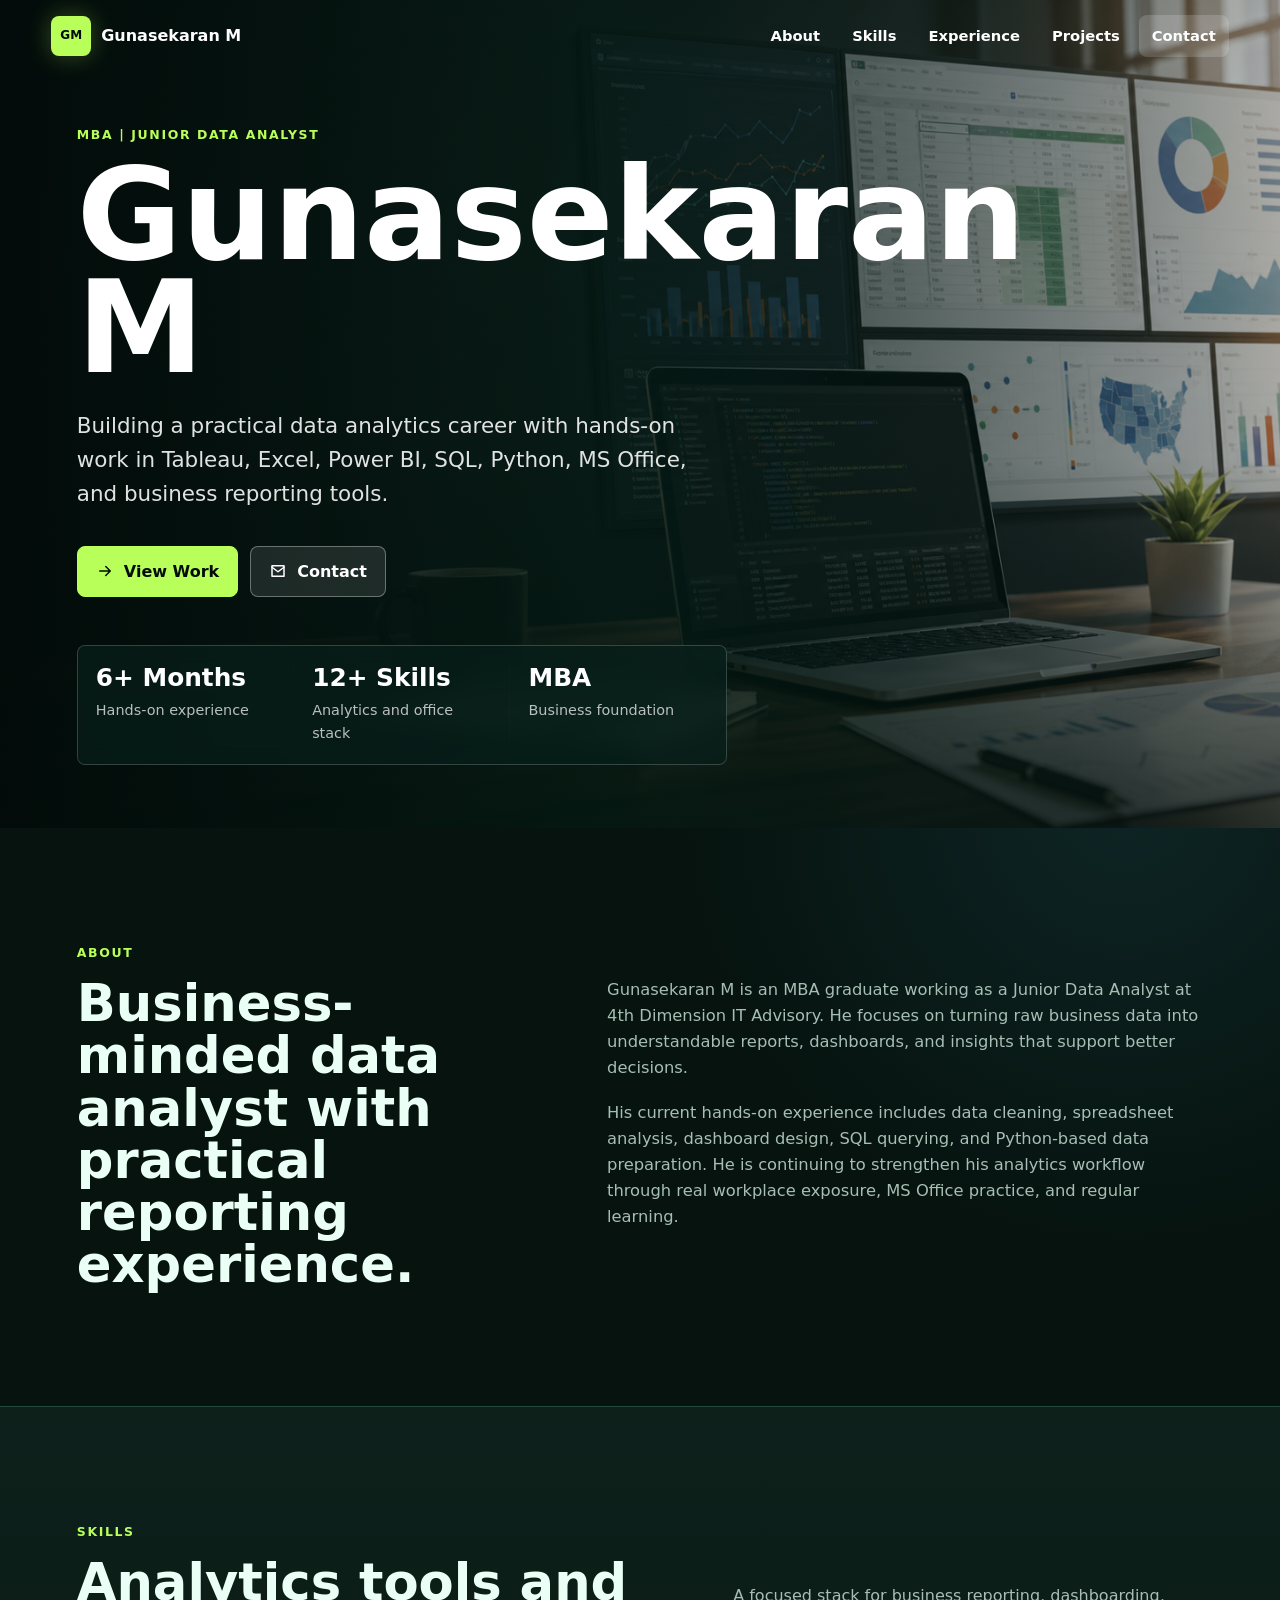
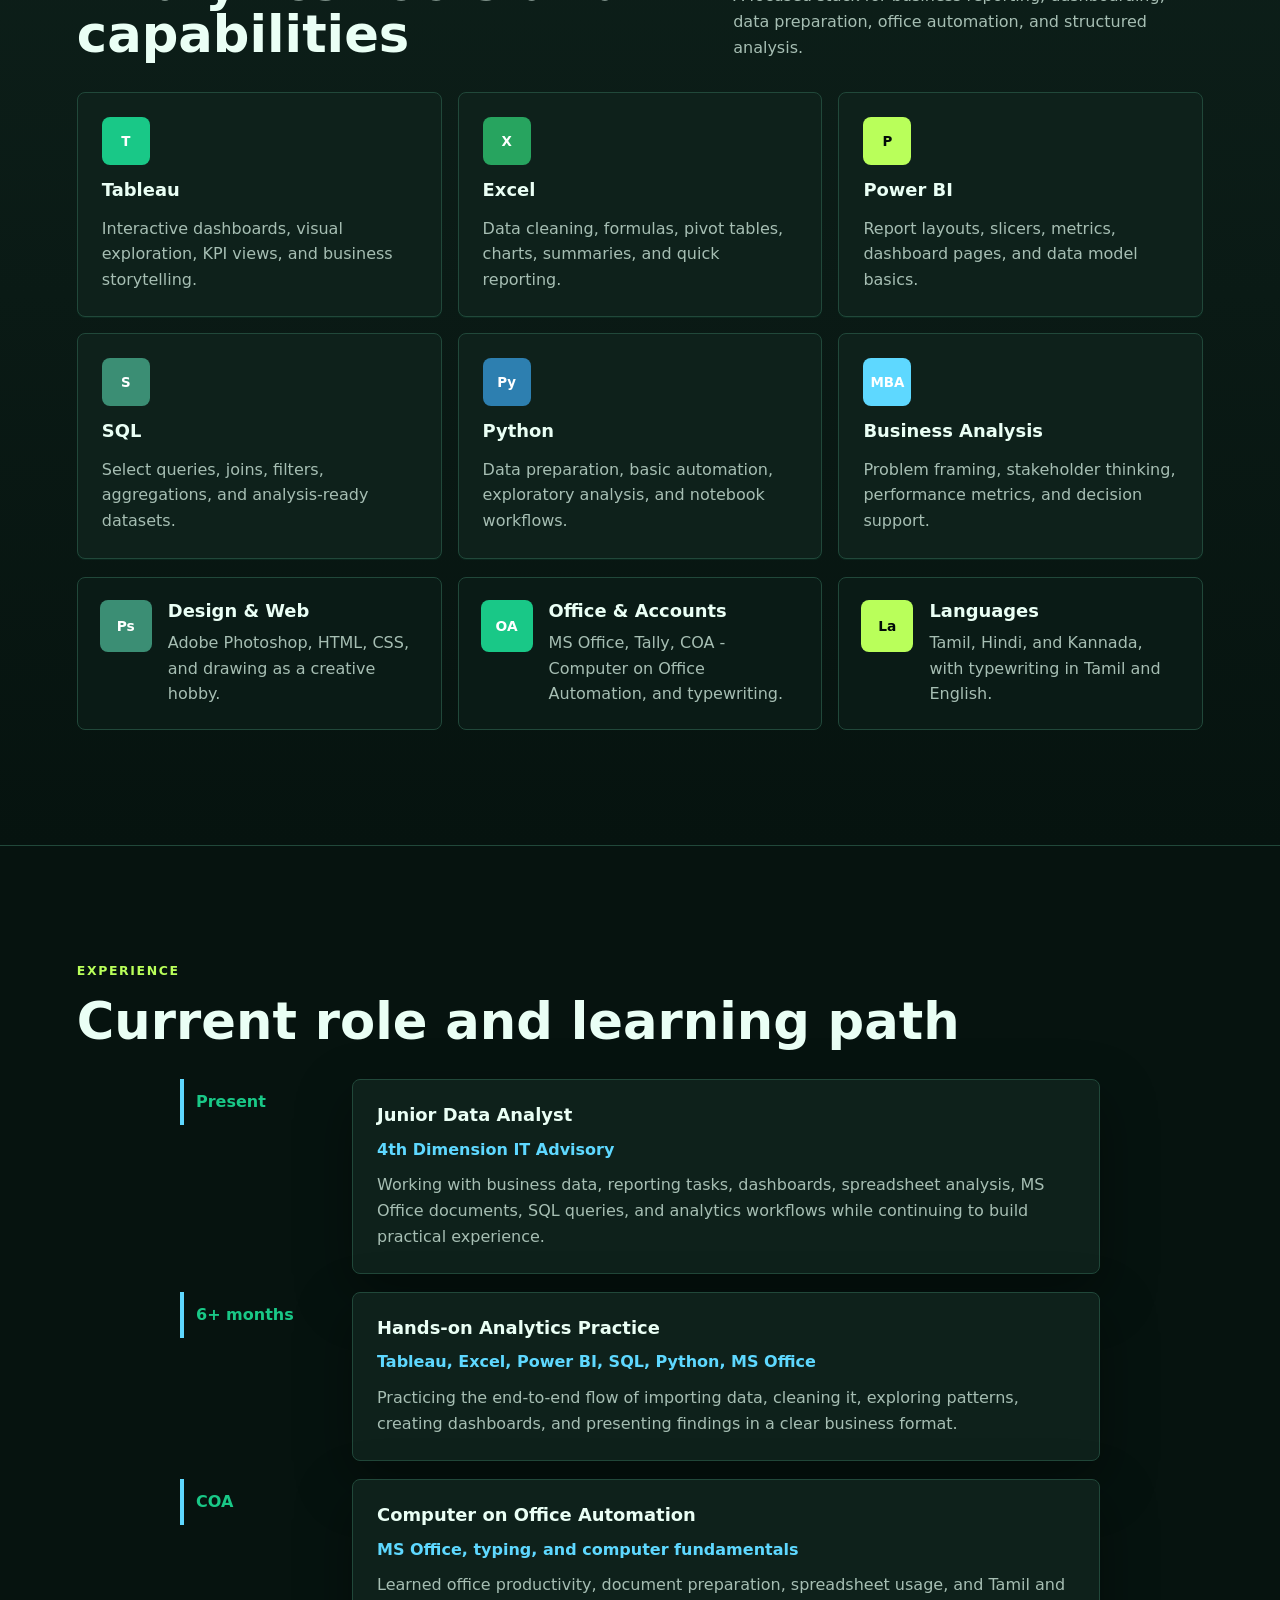
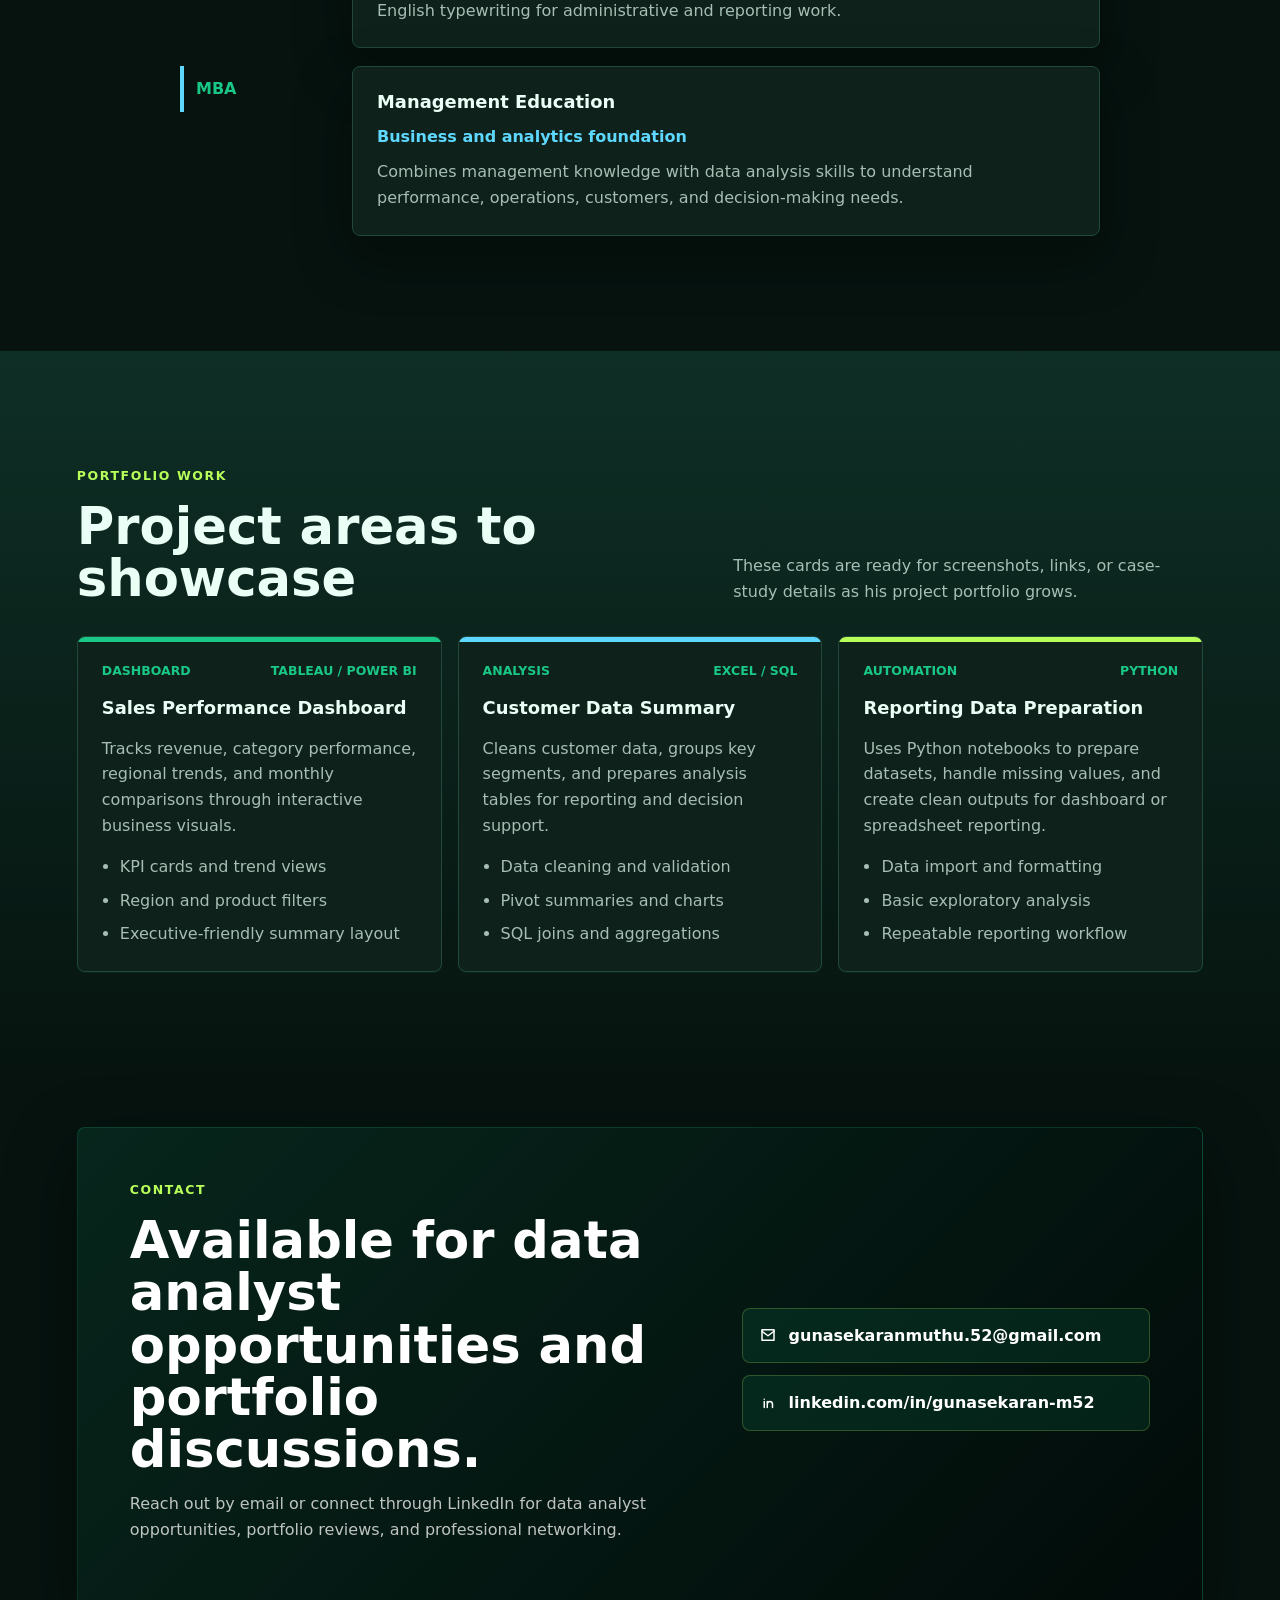
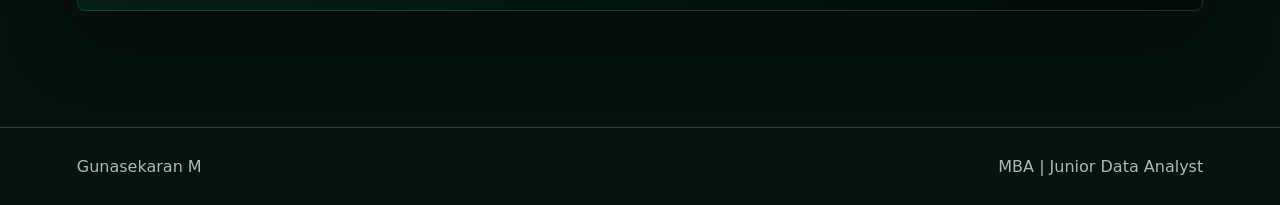
==== commit af8fe66d: "Correct portfolio name to Gunasekaran M" ====
--- a/index.html
+++ b/index.html
@@ -5,16 +5,16 @@
     <meta name="viewport" content="width=device-width, initial-scale=1.0" />
     <meta
       name="description"
-      content="Digital portfolio for Guna Sekaran G, MBA and Junior Data Analyst at 4th Dimension IT Advisory."
+      content="Digital portfolio for Gunasekaran M, MBA and Junior Data Analyst at 4th Dimension IT Advisory."
     />
-    <title>Guna Sekaran G | Data Analyst Portfolio</title>
+    <title>Gunasekaran M | Data Analyst Portfolio</title>
     <link rel="stylesheet" href="styles.css" />
   </head>
   <body>
     <header class="site-header" data-header>
-      <a class="brand" href="#top" aria-label="Guna Sekaran G home">
-        <span class="brand-mark">GSG</span>
-        <span>Guna Sekaran G</span>
+      <a class="brand" href="#top" aria-label="Gunasekaran M home">
+        <span class="brand-mark">GM</span>
+        <span>Gunasekaran M</span>
       </a>
 
       <button class="nav-toggle" type="button" aria-expanded="false" aria-controls="site-nav">
@@ -41,7 +41,7 @@
         <div class="hero-overlay"></div>
         <div class="hero-content">
           <p class="eyebrow">MBA | Junior Data Analyst</p>
-          <h1>Guna Sekaran G</h1>
+          <h1>Gunasekaran M</h1>
           <p class="hero-copy">
             Building a practical data analytics career with hands-on work in Tableau,
             Excel, Power BI, SQL, Python, MS Office, and business reporting tools.
@@ -88,7 +88,7 @@
           </div>
           <div class="intro-copy">
             <p>
-              Guna Sekaran G is an MBA graduate working as a Junior Data Analyst at
+              Gunasekaran M is an MBA graduate working as a Junior Data Analyst at
               4th Dimension IT Advisory. He focuses on turning raw business data into
               understandable reports, dashboards, and insights that support better decisions.
             </p>
@@ -330,7 +330,7 @@
     </main>
 
     <footer class="site-footer">
-      <span>Guna Sekaran G</span>
+      <span>Gunasekaran M</span>
       <span>MBA | Junior Data Analyst</span>
     </footer>
 
--- a/styles.css
+++ b/styles.css
@@ -669,7 +669,7 @@
   }
 
   .hero h1 {
-    font-size: clamp(2.8rem, 14.5vw, 3.6rem);
+    font-size: clamp(2.2rem, 10.5vw, 2.7rem);
     line-height: 0.94;
   }
 
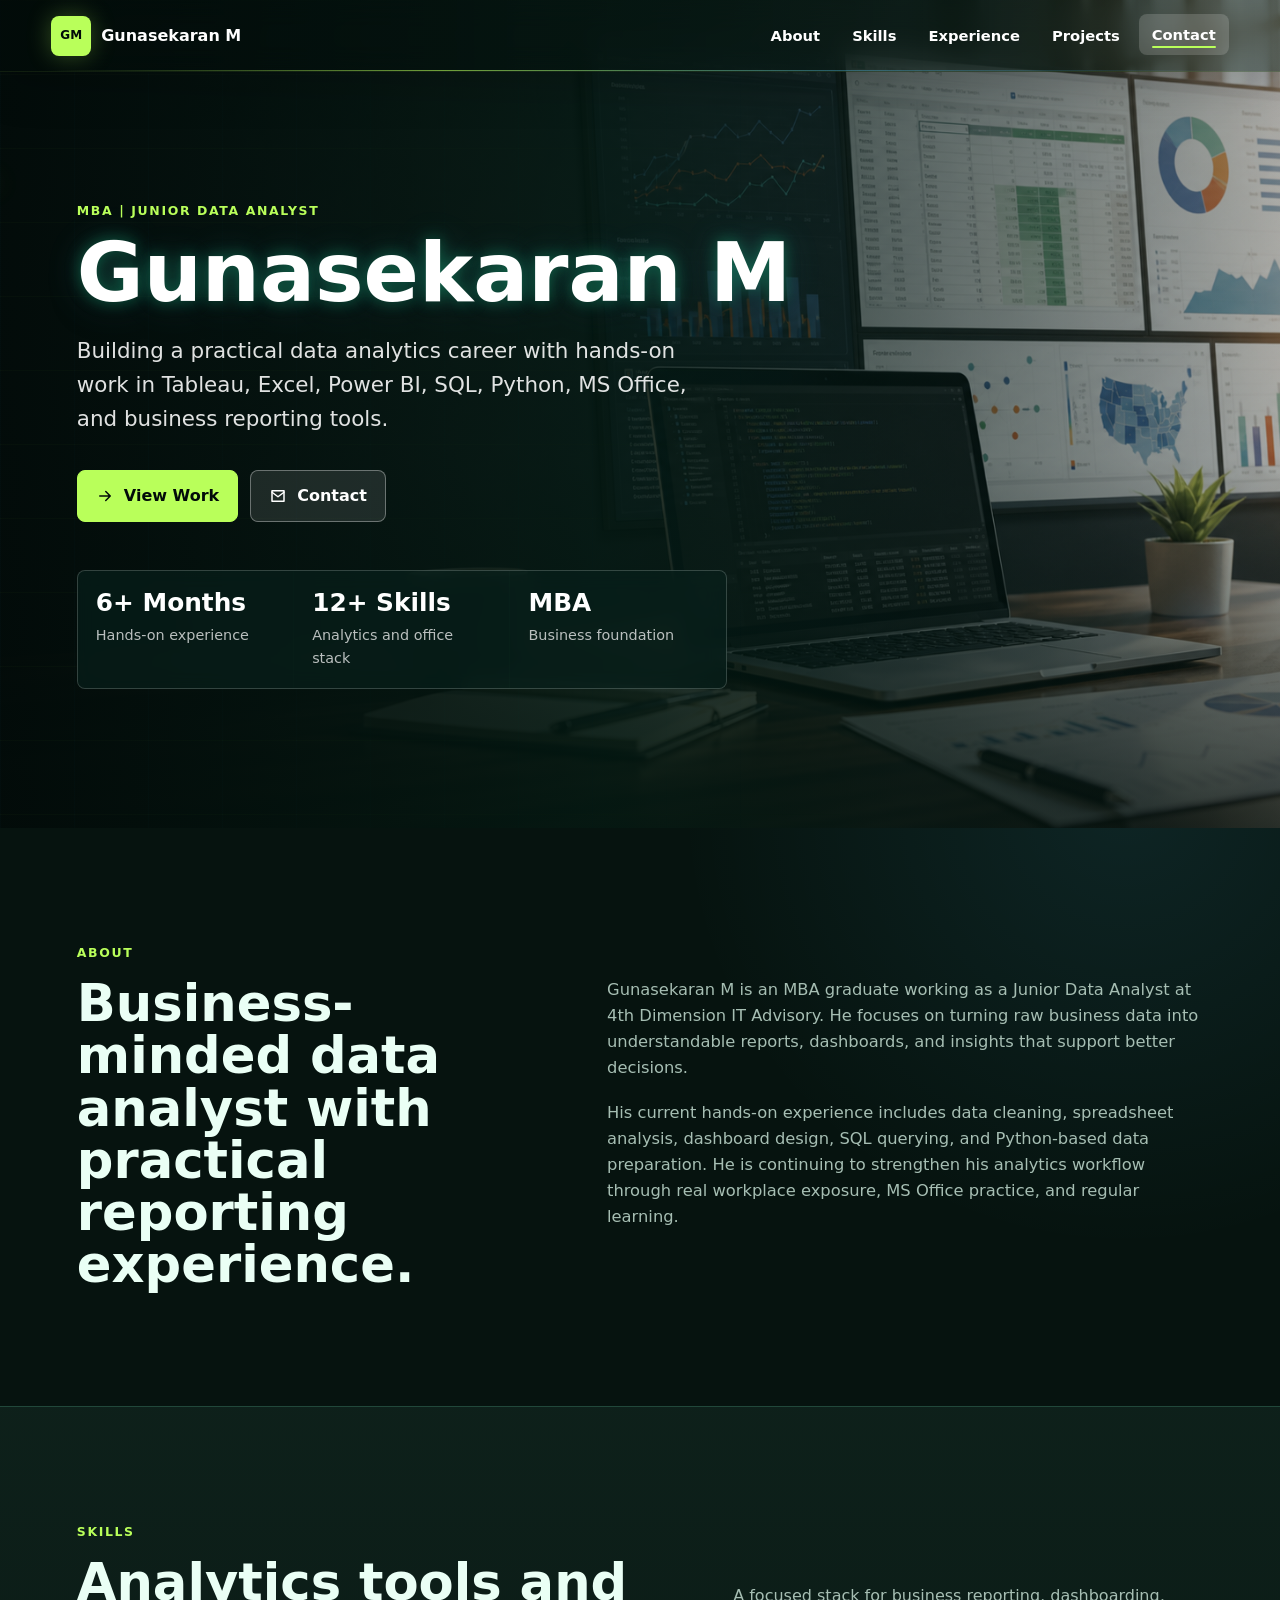
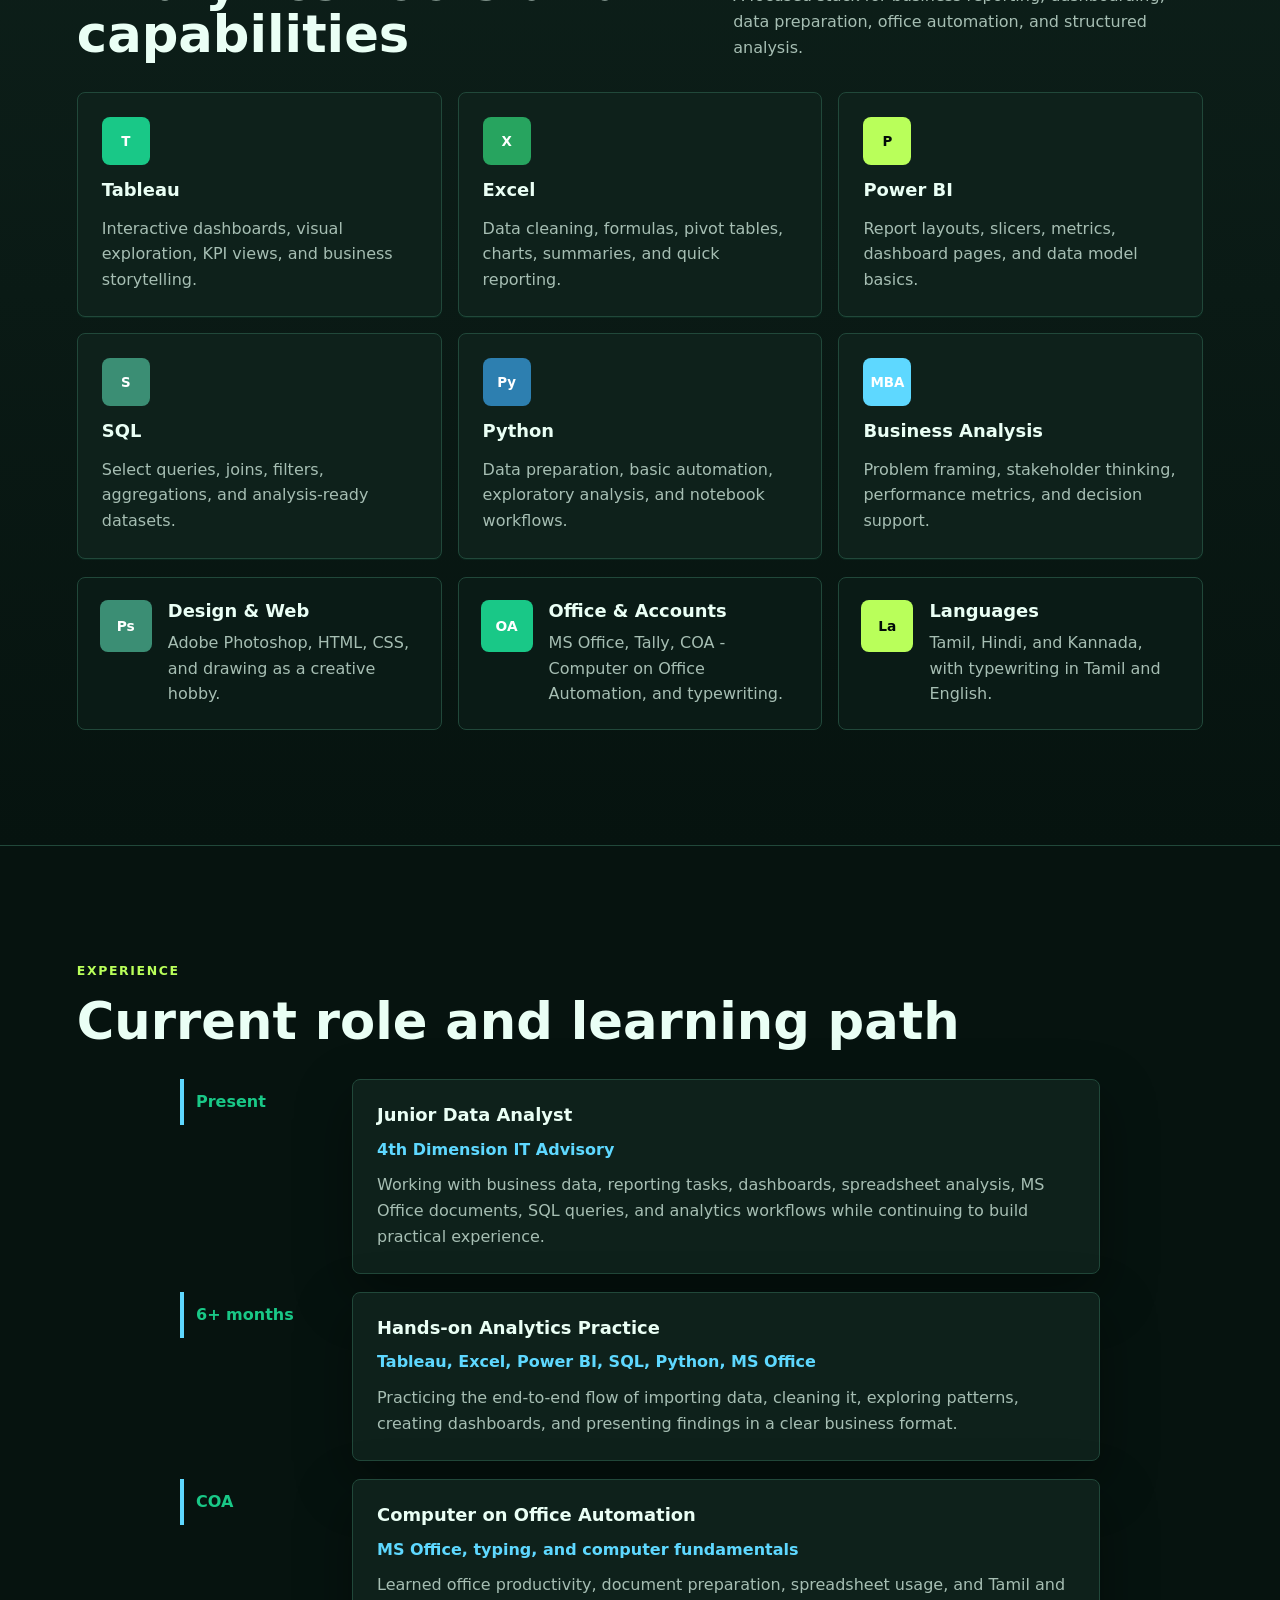
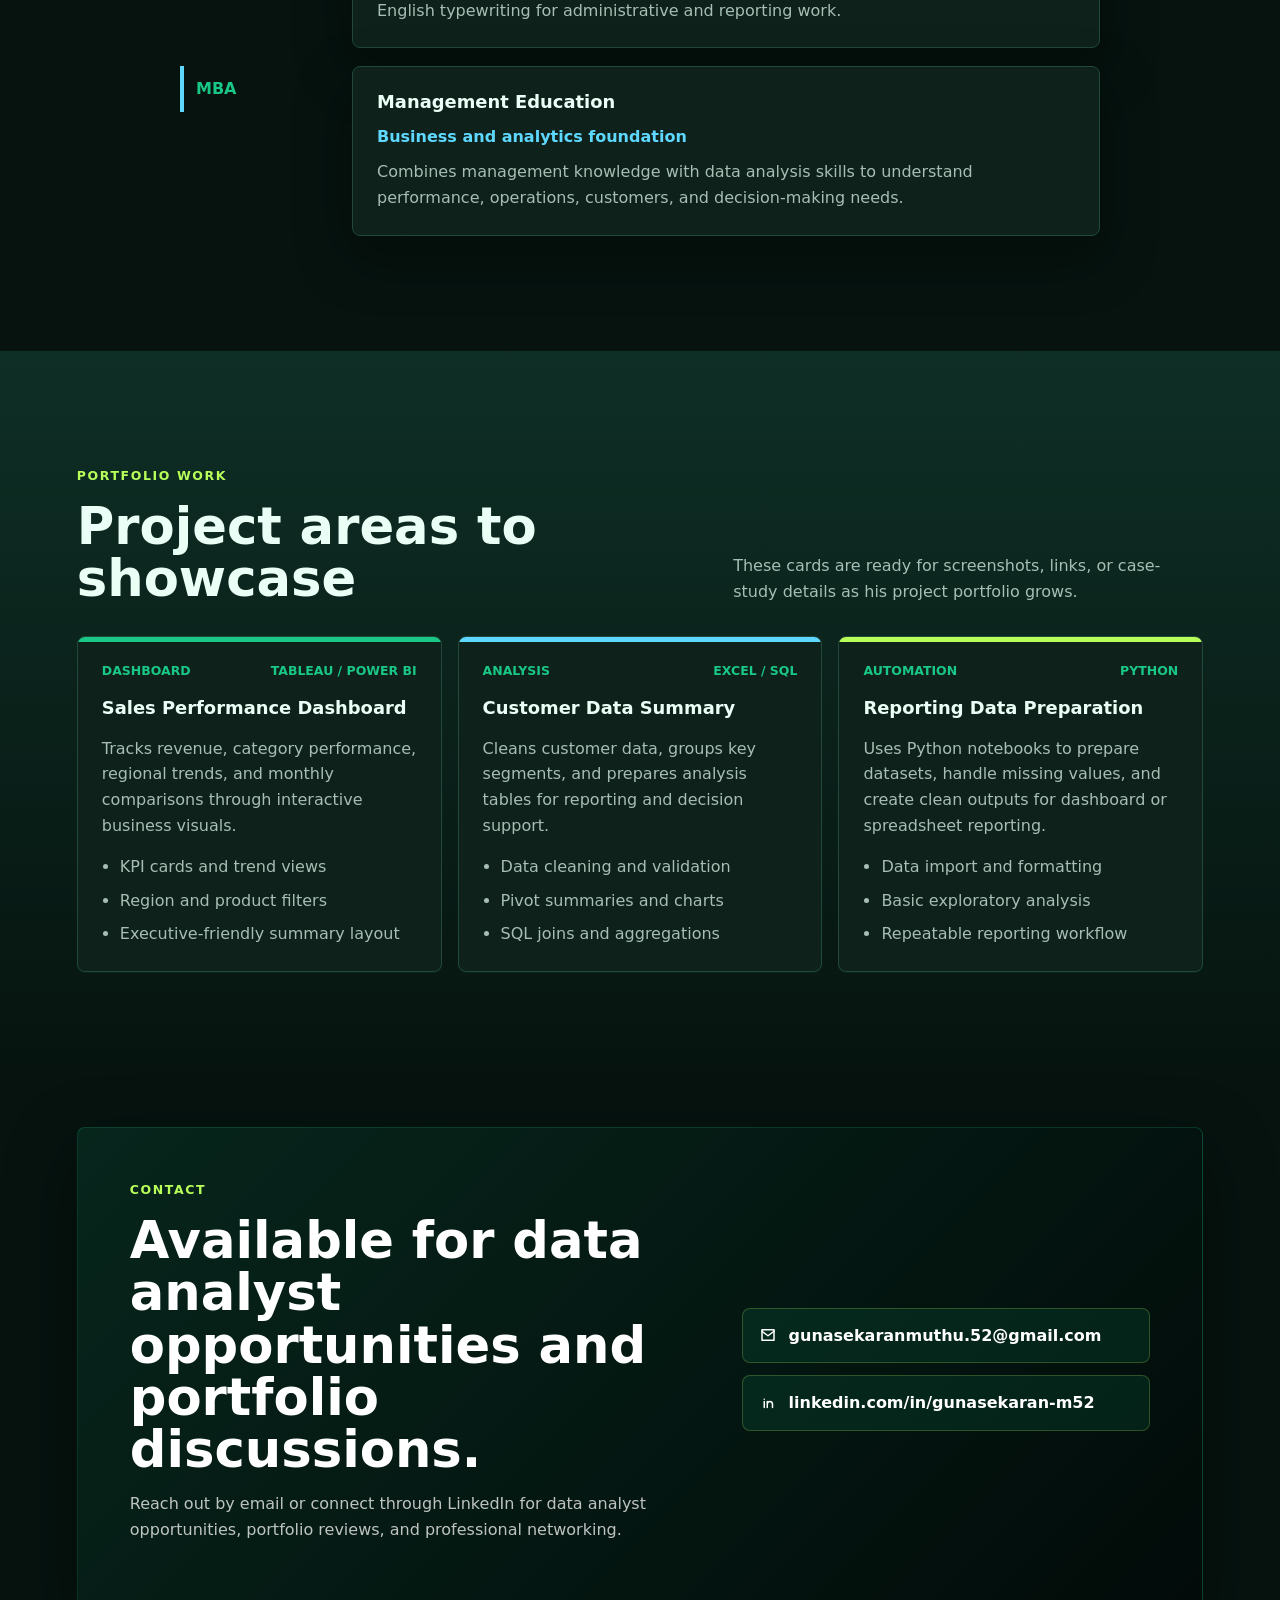
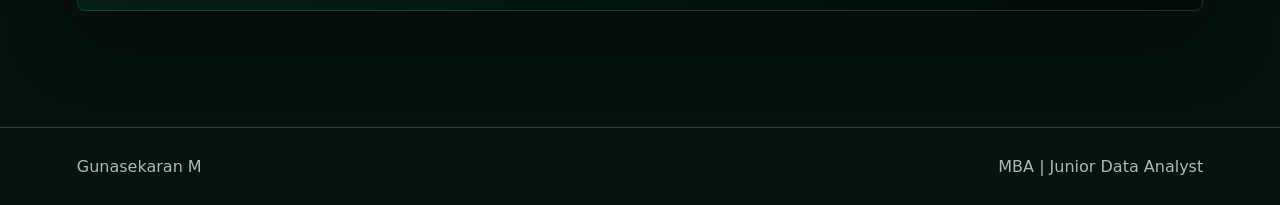
==== commit 3f6f6f5b: "guna portfolio 0.6" ====
--- a/index.html
+++ b/index.html
@@ -39,6 +39,11 @@
           <img src="assets/data-analytics-hero.png" alt="" />
         </div>
         <div class="hero-overlay"></div>
+        <div class="butterfly-field" aria-hidden="true">
+          <span class="butterfly butterfly-one"><i></i></span>
+          <span class="butterfly butterfly-two"><i></i></span>
+          <span class="butterfly butterfly-three"><i></i></span>
+        </div>
         <div class="hero-content">
           <p class="eyebrow">MBA | Junior Data Analyst</p>
           <h1>Gunasekaran M</h1>
--- a/styles.css
+++ b/styles.css
@@ -67,17 +67,48 @@
   min-height: 72px;
   padding: 14px clamp(18px, 4vw, 56px);
   color: var(--white);
-  transition: background 180ms ease, box-shadow 180ms ease, color 180ms ease;
+  overflow: hidden;
+  border-bottom: 1px solid rgba(185, 255, 90, 0.08);
+  background: linear-gradient(90deg, rgba(2, 11, 9, 0.72), rgba(8, 32, 24, 0.42));
+  box-shadow: 0 18px 42px rgba(0, 0, 0, 0.16);
+  backdrop-filter: blur(14px);
+  transition: background 180ms ease, box-shadow 180ms ease, color 180ms ease, border-color 180ms ease;
+}
+
+.site-header::before {
+  content: "";
+  position: absolute;
+  inset: 0;
+  background:
+    linear-gradient(110deg, transparent 0%, rgba(185, 255, 90, 0.14) 40%, transparent 58%),
+    linear-gradient(90deg, rgba(25, 200, 135, 0.12), transparent 36%, rgba(94, 216, 255, 0.08));
+  transform: translateX(-120%);
+  animation: headerSweep 7s ease-in-out infinite;
+  pointer-events: none;
+}
+
+.site-header::after {
+  content: "";
+  position: absolute;
+  left: clamp(18px, 4vw, 56px);
+  right: clamp(18px, 4vw, 56px);
+  bottom: 0;
+  height: 1px;
+  background: linear-gradient(90deg, transparent, rgba(185, 255, 90, 0.6), rgba(94, 216, 255, 0.34), transparent);
+  pointer-events: none;
 }
 
 .site-header.is-scrolled {
   color: var(--ink);
   background: rgba(5, 18, 15, 0.88);
+  border-color: rgba(25, 200, 135, 0.2);
   box-shadow: 0 10px 30px rgba(0, 0, 0, 0.34);
   backdrop-filter: blur(16px);
 }
 
 .brand {
+  position: relative;
+  z-index: 1;
   display: inline-flex;
   align-items: center;
   gap: 10px;
@@ -96,26 +127,52 @@
   box-shadow: 0 0 24px rgba(185, 255, 90, 0.28);
   font-size: 0.75rem;
   font-weight: 800;
+  animation: markPulse 3.8s ease-in-out infinite;
 }
 
 .site-nav {
+  position: relative;
+  z-index: 1;
   display: flex;
   align-items: center;
   gap: 6px;
 }
 
 .site-nav a {
+  position: relative;
   min-height: 40px;
   padding: 9px 13px;
   border-radius: 8px;
   font-size: 0.92rem;
   font-weight: 700;
   color: currentColor;
+  transition: background 180ms ease, color 180ms ease, transform 180ms ease;
 }
 
 .site-nav a:hover,
 .site-nav a.is-active {
   background: rgba(255, 255, 255, 0.16);
+  transform: translateY(-1px);
+}
+
+.site-nav a::after {
+  content: "";
+  position: absolute;
+  left: 13px;
+  right: 13px;
+  bottom: 7px;
+  height: 2px;
+  border-radius: 999px;
+  background: var(--gold);
+  opacity: 0;
+  transform: scaleX(0.45);
+  transition: opacity 180ms ease, transform 180ms ease;
+}
+
+.site-nav a:hover::after,
+.site-nav a.is-active::after {
+  opacity: 1;
+  transform: scaleX(1);
 }
 
 .site-header.is-scrolled .site-nav a:hover,
@@ -124,6 +181,8 @@
 }
 
 .nav-toggle {
+  position: relative;
+  z-index: 1;
   display: none;
   width: 44px;
   height: 44px;
@@ -154,6 +213,36 @@
   overflow: hidden;
 }
 
+.hero::before,
+.hero::after {
+  content: "";
+  position: absolute;
+  pointer-events: none;
+}
+
+.hero::before {
+  inset: 0;
+  z-index: 1;
+  background:
+    linear-gradient(rgba(185, 255, 90, 0.08) 1px, transparent 1px),
+    linear-gradient(90deg, rgba(94, 216, 255, 0.06) 1px, transparent 1px);
+  background-size: 74px 74px;
+  mask-image: linear-gradient(90deg, rgba(0, 0, 0, 0.78), transparent 78%);
+  opacity: 0.42;
+  animation: dataDrift 18s linear infinite;
+}
+
+.hero::after {
+  z-index: 2;
+  top: 22%;
+  left: -38%;
+  width: 38%;
+  height: 2px;
+  background: linear-gradient(90deg, transparent, rgba(185, 255, 90, 0.85), rgba(94, 216, 255, 0.65), transparent);
+  box-shadow: 0 0 26px rgba(185, 255, 90, 0.42);
+  animation: scanBeam 5.6s ease-in-out infinite;
+}
+
 .hero-media,
 .hero-media img,
 .hero-overlay {
@@ -173,9 +262,125 @@
     linear-gradient(0deg, rgba(2, 11, 9, 0.74) 0%, rgba(2, 11, 9, 0.06) 45%);
 }
 
+.butterfly-field {
+  position: absolute;
+  inset: 0;
+  z-index: 2;
+  overflow: hidden;
+  pointer-events: none;
+}
+
+.butterfly {
+  --scale: 1;
+  --mid-x: 18vw;
+  --mid-y: -8vh;
+  --end-x: 36vw;
+  --end-y: -20vh;
+  position: absolute;
+  left: 58%;
+  top: 50%;
+  width: 54px;
+  height: 42px;
+  opacity: 0;
+  filter: drop-shadow(0 0 16px rgba(185, 255, 90, 0.52));
+  transform: scale(var(--scale));
+  animation: butterflyFlight 13s ease-in-out infinite;
+  animation-delay: -2.6s;
+}
+
+.butterfly::before,
+.butterfly::after {
+  content: "";
+  position: absolute;
+  top: 4px;
+  width: 27px;
+  height: 32px;
+  background:
+    radial-gradient(circle at 62% 30%, rgba(255, 255, 255, 0.8) 0 2px, transparent 3px),
+    radial-gradient(circle at 38% 67%, rgba(185, 255, 90, 0.88) 0 4px, transparent 5px),
+    linear-gradient(135deg, rgba(185, 255, 90, 0.92), rgba(25, 200, 135, 0.5) 58%, rgba(94, 216, 255, 0.45));
+  border: 1px solid rgba(234, 255, 245, 0.35);
+  box-shadow: inset 0 0 12px rgba(2, 11, 9, 0.18);
+  animation: wingBeat 620ms ease-in-out infinite;
+}
+
+.butterfly::before {
+  left: 2px;
+  border-radius: 90% 34% 80% 42%;
+  transform-origin: right center;
+}
+
+.butterfly::after {
+  right: 2px;
+  border-radius: 34% 90% 42% 80%;
+  transform-origin: left center;
+  animation-direction: reverse;
+}
+
+.butterfly i {
+  position: absolute;
+  left: 50%;
+  top: 7px;
+  z-index: 1;
+  width: 4px;
+  height: 28px;
+  border-radius: 999px;
+  background: linear-gradient(180deg, #eafff5, var(--teal));
+  box-shadow: 0 0 10px rgba(185, 255, 90, 0.6);
+  transform: translateX(-50%);
+}
+
+.butterfly i::before,
+.butterfly i::after {
+  content: "";
+  position: absolute;
+  top: -6px;
+  width: 14px;
+  height: 14px;
+  border-top: 1px solid rgba(234, 255, 245, 0.9);
+}
+
+.butterfly i::before {
+  right: 1px;
+  border-left: 1px solid rgba(234, 255, 245, 0.9);
+  border-radius: 12px 0 0;
+  transform: rotate(-28deg);
+}
+
+.butterfly i::after {
+  left: 1px;
+  border-right: 1px solid rgba(234, 255, 245, 0.9);
+  border-radius: 0 12px 0 0;
+  transform: rotate(28deg);
+}
+
+.butterfly-two {
+  --scale: 0.72;
+  --mid-x: -26vw;
+  --mid-y: 8vh;
+  --end-x: -58vw;
+  --end-y: -10vh;
+  left: 86%;
+  top: 30%;
+  animation-delay: -8.2s;
+  animation-duration: 15s;
+}
+
+.butterfly-three {
+  --scale: 0.52;
+  --mid-x: 18vw;
+  --mid-y: -12vh;
+  --end-x: 48vw;
+  --end-y: -3vh;
+  left: 48%;
+  top: 72%;
+  animation-delay: -12.2s;
+  animation-duration: 16s;
+}
+
 .hero-content {
   position: relative;
-  z-index: 2;
+  z-index: 3;
   width: min(720px, 100%);
 }
 
@@ -191,9 +396,18 @@
 
 .hero h1 {
   margin: 0;
-  font-size: clamp(3.4rem, 10vw, 8rem);
-  line-height: 0.88;
+  width: max-content;
+  max-width: 100%;
+  font-size: clamp(2.7rem, 6.4vw, 5.1rem);
+  line-height: 0.92;
   letter-spacing: 0;
+  white-space: nowrap;
+  color: var(--white);
+  text-shadow:
+    0 0 16px rgba(25, 200, 135, 0.42),
+    0 0 36px rgba(94, 216, 255, 0.18),
+    0 8px 28px rgba(0, 0, 0, 0.62);
+  animation: titleRise 720ms ease-out both;
 }
 
 .hero-copy {
@@ -590,6 +804,102 @@
   padding: 26px clamp(18px, 6vw, 82px);
   color: var(--muted);
   border-top: 1px solid var(--line);
+}
+
+@keyframes headerSweep {
+  0%,
+  52% {
+    transform: translateX(-120%);
+  }
+
+  68%,
+  100% {
+    transform: translateX(120%);
+  }
+}
+
+@keyframes markPulse {
+  0%,
+  100% {
+    box-shadow: 0 0 18px rgba(185, 255, 90, 0.22), 0 0 0 rgba(25, 200, 135, 0);
+  }
+
+  50% {
+    box-shadow: 0 0 30px rgba(185, 255, 90, 0.38), 0 0 0 8px rgba(25, 200, 135, 0.08);
+  }
+}
+
+@keyframes dataDrift {
+  from {
+    background-position: 0 0, 0 0;
+  }
+
+  to {
+    background-position: 74px 74px, 74px 74px;
+  }
+}
+
+@keyframes scanBeam {
+  0%,
+  24% {
+    transform: translateX(0);
+    opacity: 0;
+  }
+
+  38% {
+    opacity: 1;
+  }
+
+  72%,
+  100% {
+    transform: translateX(365%);
+    opacity: 0;
+  }
+}
+
+@keyframes butterflyFlight {
+  0% {
+    opacity: 0;
+    transform: translate3d(0, 0, 0) rotate(-12deg) scale(var(--scale));
+  }
+
+  14% {
+    opacity: 0.62;
+  }
+
+  46% {
+    transform: translate3d(var(--mid-x), var(--mid-y), 0) rotate(14deg) scale(var(--scale));
+  }
+
+  82% {
+    opacity: 0.58;
+  }
+
+  100% {
+    opacity: 0;
+    transform: translate3d(var(--end-x), var(--end-y), 0) rotate(-8deg) scale(var(--scale));
+  }
+}
+
+@keyframes wingBeat {
+  0%,
+  100% {
+    transform: rotateY(0deg) rotateZ(1deg);
+  }
+
+  50% {
+    transform: rotateY(58deg) rotateZ(-8deg);
+  }
+}
+
+@keyframes titleRise {
+  from {
+    transform: translateY(18px);
+  }
+
+  to {
+    transform: translateY(0);
+  }
 }
 
 @media (max-width: 880px) {
@@ -613,6 +923,12 @@
     box-shadow: var(--shadow);
   }
 
+  .site-nav a::after {
+    left: 12px;
+    right: auto;
+    width: 42px;
+  }
+
   .site-nav.is-open {
     display: flex;
   }
@@ -629,6 +945,38 @@
   .hero {
     min-height: auto;
     padding-top: 116px;
+  }
+
+  .butterfly {
+    width: 42px;
+    height: 34px;
+  }
+
+  .butterfly::before,
+  .butterfly::after {
+    width: 22px;
+    height: 27px;
+  }
+
+  .butterfly-one {
+    --mid-x: -4vw;
+    --mid-y: 2vh;
+    --end-x: -12vw;
+    --end-y: -4vh;
+    left: 76%;
+    top: 15%;
+  }
+
+  .butterfly-two {
+    display: none;
+  }
+
+  .butterfly-three {
+    display: none;
+  }
+
+  .hero::before {
+    background-size: 52px 52px;
   }
 
   .hero-stats,
@@ -669,8 +1017,8 @@
   }
 
   .hero h1 {
-    font-size: clamp(2.2rem, 10.5vw, 2.7rem);
-    line-height: 0.94;
+    font-size: clamp(1.85rem, 8.2vw, 2.28rem);
+    line-height: 0.98;
   }
 
   .hero-actions,
@@ -693,3 +1041,17 @@
     padding: 20px;
   }
 }
+
+@media (prefers-reduced-motion: reduce) {
+  html {
+    scroll-behavior: auto;
+  }
+
+  *,
+  *::before,
+  *::after {
+    animation-duration: 1ms !important;
+    animation-iteration-count: 1 !important;
+    transition-duration: 1ms !important;
+  }
+}
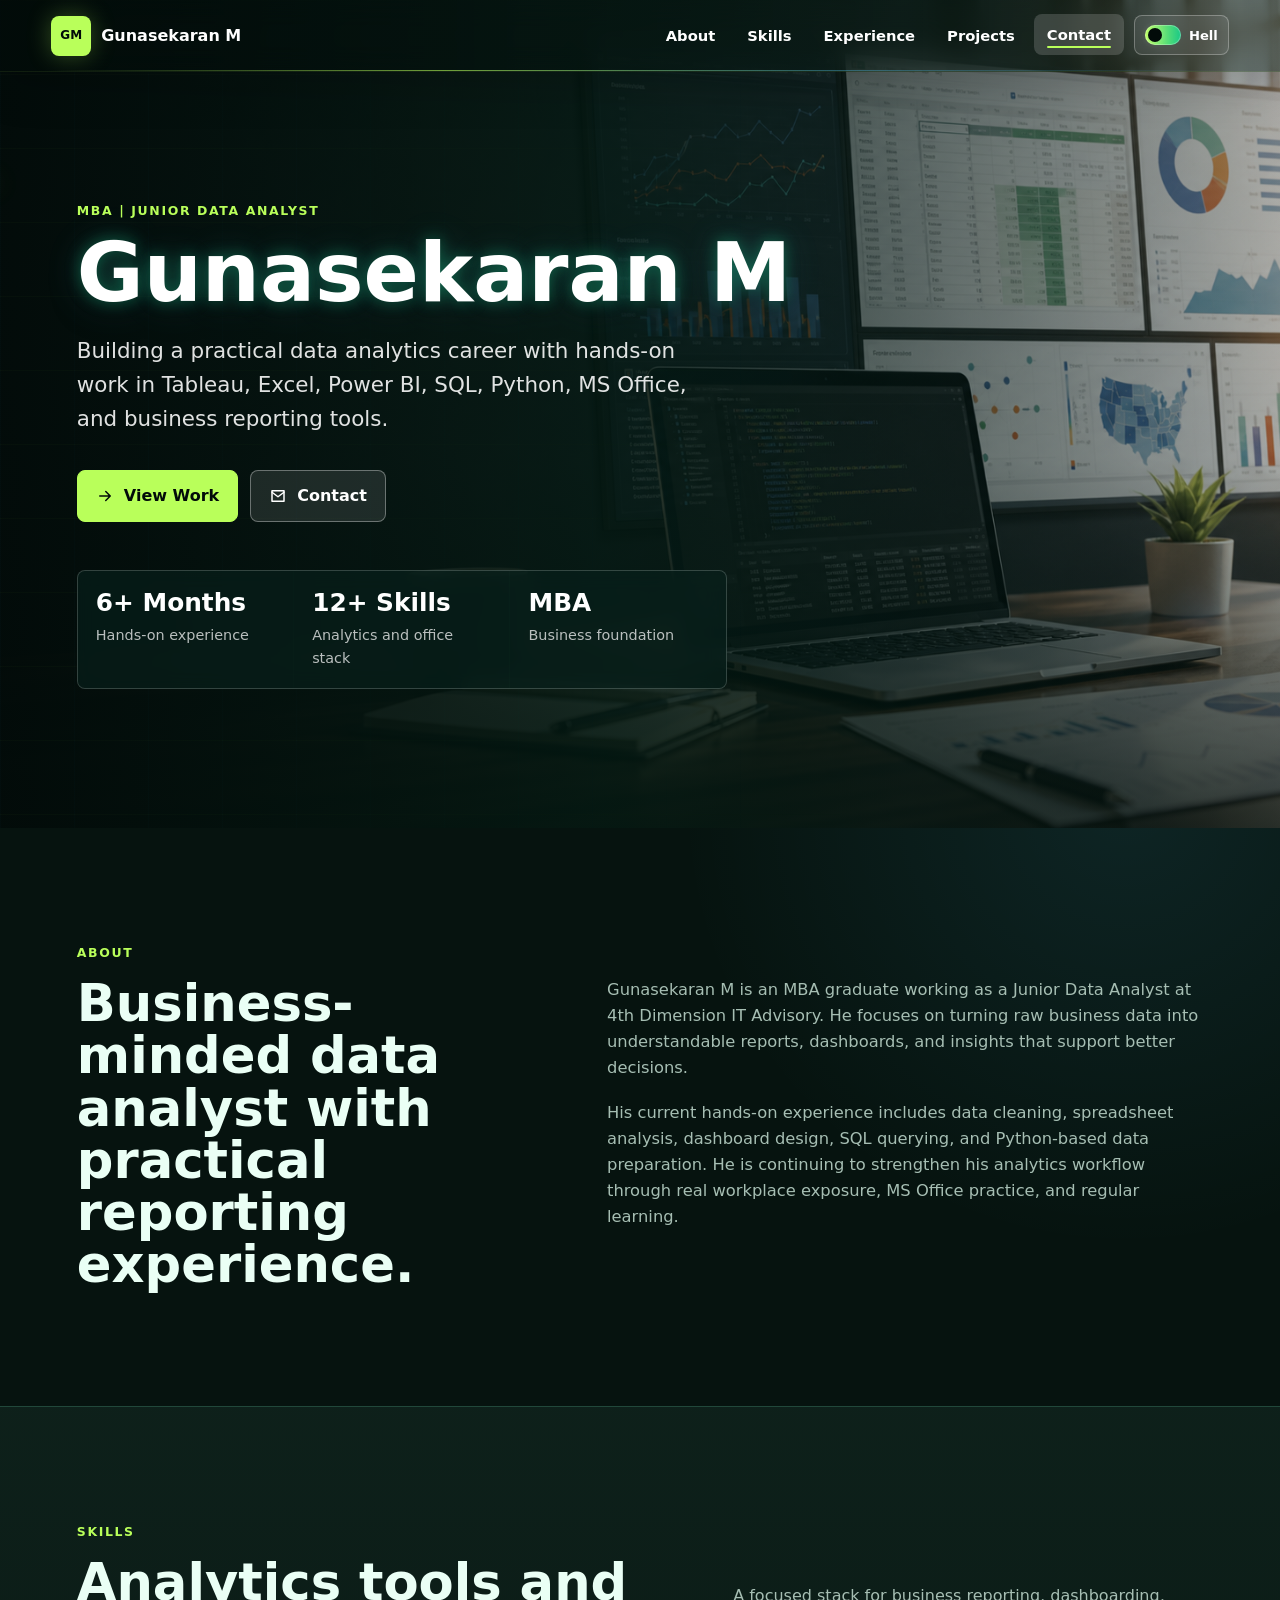
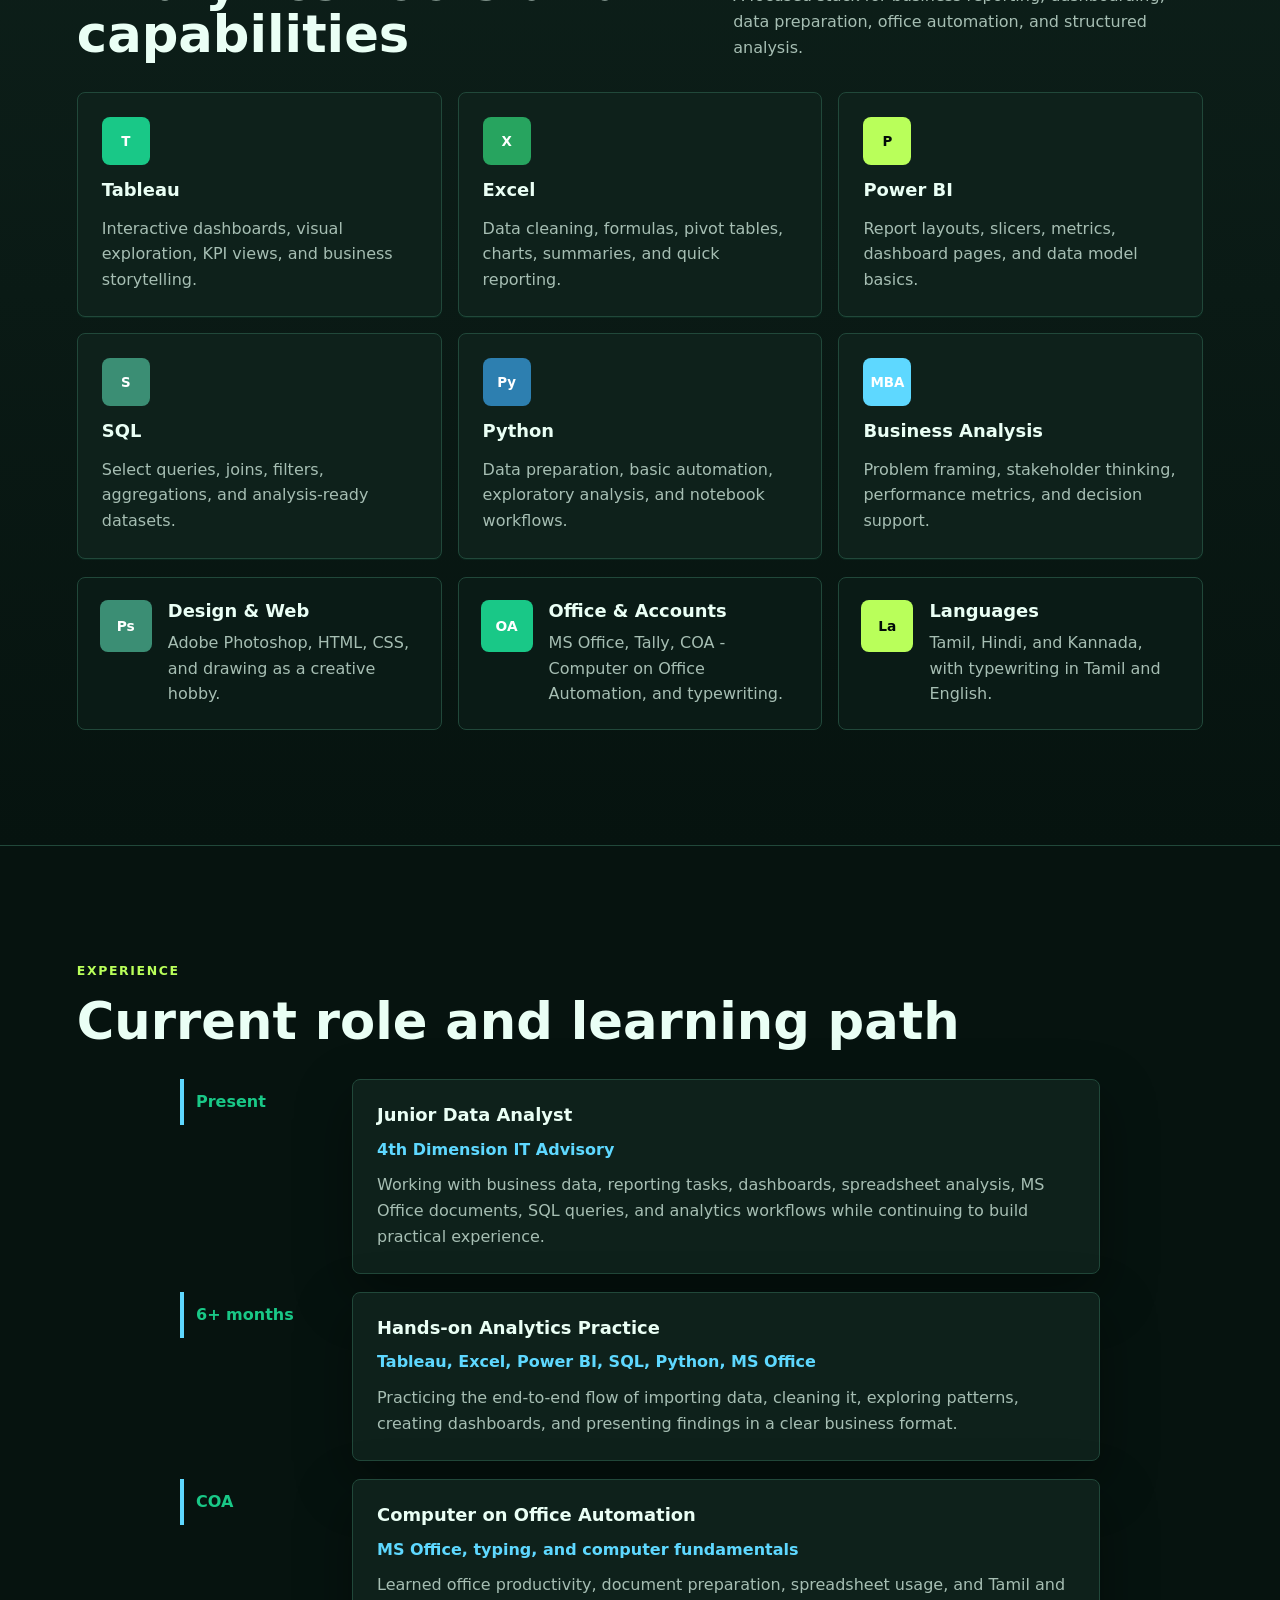
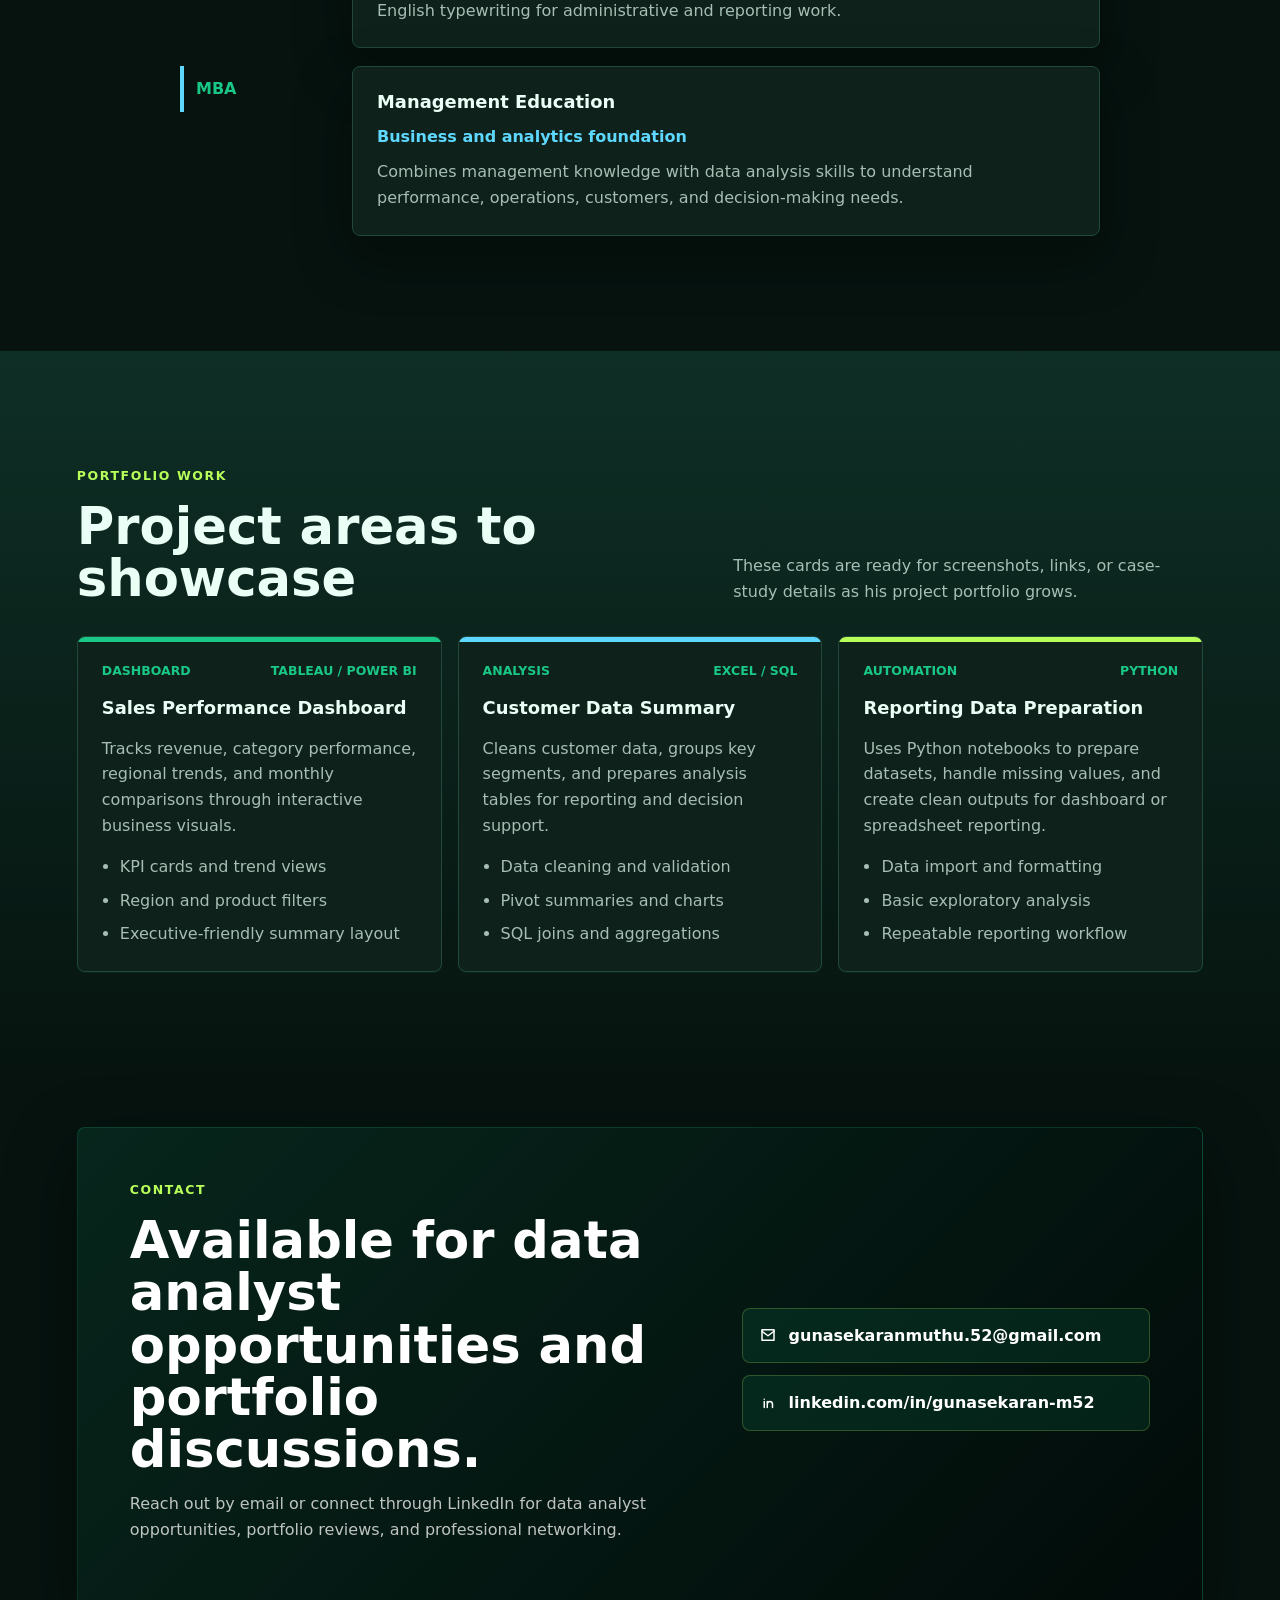
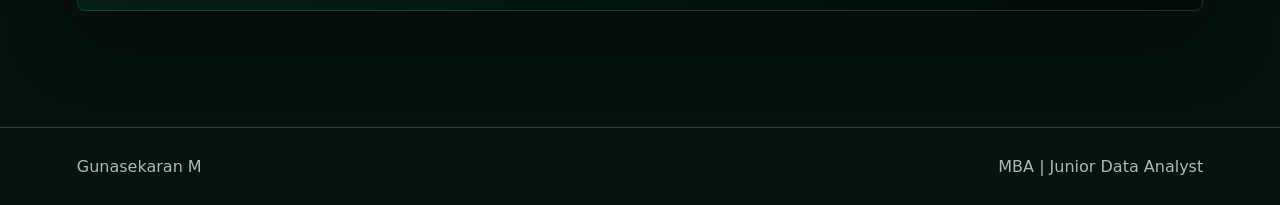
==== commit 54884cbd: "guna portfolio 0.10" ====
--- a/index.html
+++ b/index.html
@@ -17,20 +17,35 @@
         <span>Gunasekaran M</span>
       </a>
 
-      <button class="nav-toggle" type="button" aria-expanded="false" aria-controls="site-nav">
-        <span class="sr-only">Open menu</span>
-        <svg viewBox="0 0 24 24" aria-hidden="true">
-          <path d="M4 7h16M4 12h16M4 17h16" />
-        </svg>
-      </button>
-
-      <nav class="site-nav" id="site-nav" data-nav>
-        <a href="#about">About</a>
-        <a href="#skills">Skills</a>
-        <a href="#experience">Experience</a>
-        <a href="#projects">Projects</a>
-        <a href="#contact">Contact</a>
-      </nav>
+      <div class="header-actions">
+        <nav class="site-nav" id="site-nav" data-nav>
+          <a href="#about">About</a>
+          <a href="#skills">Skills</a>
+          <a href="#experience">Experience</a>
+          <a href="#projects">Projects</a>
+          <a href="#contact">Contact</a>
+        </nav>
+
+        <button
+          class="theme-toggle"
+          type="button"
+          aria-pressed="false"
+          aria-label="Switch to hell theme"
+          data-theme-toggle
+        >
+          <span class="theme-toggle-track" aria-hidden="true">
+            <span class="theme-toggle-thumb"></span>
+          </span>
+          <span class="theme-toggle-text" data-theme-toggle-text>Hell</span>
+        </button>
+
+        <button class="nav-toggle" type="button" aria-expanded="false" aria-controls="site-nav">
+          <span class="sr-only">Open menu</span>
+          <svg viewBox="0 0 24 24" aria-hidden="true">
+            <path d="M4 7h16M4 12h16M4 17h16" />
+          </svg>
+        </button>
+      </div>
     </header>
 
     <main id="top">
@@ -39,6 +54,9 @@
           <img src="assets/data-analytics-hero.png" alt="" />
         </div>
         <div class="hero-overlay"></div>
+        <div class="hero-horror-layer" aria-hidden="true">
+          <span class="hero-handprint"></span>
+        </div>
         <div class="butterfly-field" aria-hidden="true">
           <span class="butterfly butterfly-one"><i></i></span>
           <span class="butterfly butterfly-two"><i></i></span>
--- a/styles.css
+++ b/styles.css
@@ -1,3 +1,5 @@
+@import url("https://fonts.googleapis.com/css2?family=Creepster&display=swap");
+
 :root {
   --ink: #eafff5;
   --muted: #a6beb3;
@@ -31,6 +33,30 @@
     radial-gradient(circle at 88% 16%, rgba(94, 216, 255, 0.09), transparent 28rem),
     var(--paper);
   line-height: 1.6;
+}
+
+body[data-theme="garden"] {
+  color-scheme: dark;
+}
+
+body[data-theme="hell"] {
+  --ink: #ffe9e2;
+  --muted: #caa9a1;
+  --paper: #100303;
+  --surface: #1b0808;
+  --line: #5d1515;
+  --teal: #ff2f2f;
+  --mint: #330909;
+  --coral: #ff6a2f;
+  --gold: #ff2018;
+  --plum: #7b1212;
+  --night: #050101;
+  --shadow: 0 24px 70px rgba(0, 0, 0, 0.58);
+  color-scheme: dark;
+  background:
+    radial-gradient(circle at 16% 0%, rgba(220, 18, 18, 0.22), transparent 31rem),
+    radial-gradient(circle at 86% 14%, rgba(255, 86, 29, 0.12), transparent 26rem),
+    linear-gradient(180deg, #140303 0%, #050101 100%);
 }
 
 img,
@@ -116,6 +142,14 @@
   letter-spacing: 0;
 }
 
+.header-actions {
+  position: relative;
+  z-index: 1;
+  display: inline-flex;
+  align-items: center;
+  gap: 10px;
+}
+
 .brand-mark {
   display: grid;
   place-items: center;
@@ -130,6 +164,28 @@
   animation: markPulse 3.8s ease-in-out infinite;
 }
 
+body[data-theme="hell"] .site-header {
+  background: linear-gradient(90deg, rgba(5, 1, 1, 0.9), rgba(45, 5, 5, 0.7));
+  border-color: rgba(255, 32, 24, 0.24);
+  box-shadow: 0 20px 54px rgba(0, 0, 0, 0.42);
+}
+
+body[data-theme="hell"] .site-header::before {
+  background:
+    linear-gradient(110deg, transparent 0%, rgba(255, 32, 24, 0.19) 40%, transparent 58%),
+    linear-gradient(90deg, rgba(255, 47, 47, 0.16), transparent 36%, rgba(255, 106, 47, 0.12));
+}
+
+body[data-theme="hell"] .site-header::after {
+  background: linear-gradient(90deg, transparent, rgba(255, 32, 24, 0.74), rgba(255, 106, 47, 0.38), transparent);
+}
+
+body[data-theme="hell"] .brand-mark {
+  color: #fff1ee;
+  background: #8d0707;
+  box-shadow: 0 0 24px rgba(255, 32, 24, 0.38);
+}
+
 .site-nav {
   position: relative;
   z-index: 1;
@@ -178,6 +234,76 @@
 .site-header.is-scrolled .site-nav a:hover,
 .site-header.is-scrolled .site-nav a.is-active {
   background: rgba(25, 200, 135, 0.18);
+}
+
+body[data-theme="hell"] .site-nav a:hover,
+body[data-theme="hell"] .site-nav a.is-active,
+body[data-theme="hell"] .site-header.is-scrolled .site-nav a:hover,
+body[data-theme="hell"] .site-header.is-scrolled .site-nav a.is-active {
+  background: rgba(255, 32, 24, 0.18);
+}
+
+body[data-theme="hell"] .site-nav a::after {
+  background: #ff2018;
+}
+
+.theme-toggle {
+  position: relative;
+  z-index: 1;
+  display: inline-flex;
+  align-items: center;
+  gap: 8px;
+  min-height: 40px;
+  padding: 7px 10px;
+  border: 1px solid rgba(255, 255, 255, 0.28);
+  border-radius: 8px;
+  color: currentColor;
+  background: rgba(255, 255, 255, 0.08);
+  font: inherit;
+  font-size: 0.82rem;
+  font-weight: 800;
+  cursor: pointer;
+  transition: border-color 180ms ease, background 180ms ease, transform 180ms ease;
+}
+
+.theme-toggle:hover {
+  transform: translateY(-1px);
+  background: rgba(255, 255, 255, 0.16);
+}
+
+.theme-toggle-track {
+  position: relative;
+  width: 36px;
+  height: 20px;
+  border-radius: 999px;
+  background: linear-gradient(90deg, var(--gold), var(--teal));
+  box-shadow: inset 0 0 0 1px rgba(255, 255, 255, 0.28);
+}
+
+.theme-toggle-thumb {
+  position: absolute;
+  top: 3px;
+  left: 3px;
+  width: 14px;
+  height: 14px;
+  border-radius: 999px;
+  background: var(--night);
+  box-shadow: 0 0 10px rgba(255, 255, 255, 0.24);
+  transition: transform 220ms ease, background 220ms ease;
+}
+
+body[data-theme="hell"] .theme-toggle {
+  border-color: rgba(255, 32, 24, 0.46);
+  background: rgba(120, 5, 5, 0.34);
+}
+
+body[data-theme="hell"] .theme-toggle-track {
+  background: linear-gradient(90deg, #170202, #ff2018);
+}
+
+body[data-theme="hell"] .theme-toggle-thumb {
+  background: #fff0ea;
+  transform: translateX(16px);
 }
 
 .nav-toggle {
@@ -262,120 +388,173 @@
     linear-gradient(0deg, rgba(2, 11, 9, 0.74) 0%, rgba(2, 11, 9, 0.06) 45%);
 }
 
+body[data-theme="hell"] .hero-overlay {
+  background:
+    linear-gradient(90deg, rgba(5, 1, 1, 0.98) 0%, rgba(34, 3, 3, 0.88) 48%, rgba(45, 5, 5, 0.34) 100%),
+    radial-gradient(circle at 75% 42%, rgba(255, 32, 24, 0.18), transparent 24rem),
+    linear-gradient(0deg, rgba(5, 1, 1, 0.82) 0%, rgba(5, 1, 1, 0.1) 45%);
+}
+
+.hero-horror-layer {
+  position: absolute;
+  inset: 0;
+  z-index: 2;
+  opacity: 0;
+  overflow: hidden;
+  pointer-events: none;
+  background:
+    linear-gradient(90deg, rgba(5, 1, 1, 0.4), rgba(5, 1, 1, 0.02)),
+    url("assets/hell-skull-mist.webp") right center / min(64vw, 940px) auto no-repeat;
+  mix-blend-mode: screen;
+  transition: opacity 260ms ease;
+}
+
+body[data-theme="hell"] .hero-horror-layer {
+  opacity: 0.62;
+}
+
+.hero-handprint {
+  position: absolute;
+  right: clamp(80px, 17vw, 300px);
+  top: clamp(265px, 46vh, 470px);
+  width: clamp(150px, 18vw, 270px);
+  aspect-ratio: 1;
+  background: url("assets/bloody-handprint.png") center / contain no-repeat;
+  opacity: 0;
+  transform: translate3d(120px, -80px, 0) rotate(-18deg) scale(1.45);
+  filter:
+    saturate(1.18)
+    contrast(1.16)
+    drop-shadow(0 0 16px rgba(255, 32, 24, 0.34))
+    drop-shadow(0 18px 26px rgba(0, 0, 0, 0.44));
+  will-change: opacity, transform;
+}
+
+body.is-hell-intro .hero-handprint {
+  animation: handprintStrike 3.1s cubic-bezier(0.2, 0.86, 0.2, 1) both;
+}
+
 .butterfly-field {
   position: absolute;
   inset: 0;
   z-index: 2;
   overflow: hidden;
   pointer-events: none;
+  mask-image: linear-gradient(90deg, transparent 0%, transparent 42%, rgba(0, 0, 0, 0.55) 52%, #000 68%);
+  -webkit-mask-image: linear-gradient(90deg, transparent 0%, transparent 42%, rgba(0, 0, 0, 0.55) 52%, #000 68%);
+}
+
+body[data-theme="hell"] .butterfly-field {
+  opacity: 0;
+  filter: saturate(0) brightness(0.4);
 }
 
 .butterfly {
   --scale: 1;
-  --mid-x: 18vw;
-  --mid-y: -8vh;
-  --end-x: 36vw;
-  --end-y: -20vh;
-  position: absolute;
-  left: 58%;
-  top: 50%;
-  width: 54px;
-  height: 42px;
+  --wing-speed: 520ms;
+  position: absolute;
+  left: 54%;
+  top: 44%;
+  width: 118px;
+  height: 118px;
   opacity: 0;
-  filter: drop-shadow(0 0 16px rgba(185, 255, 90, 0.52));
+  perspective: 520px;
+  transform-style: preserve-3d;
+  filter:
+    drop-shadow(0 0 12px rgba(185, 255, 90, 0.34))
+    drop-shadow(0 12px 18px rgba(0, 0, 0, 0.22));
   transform: scale(var(--scale));
-  animation: butterflyFlight 13s ease-in-out infinite;
-  animation-delay: -2.6s;
-}
-
-.butterfly::before,
+  animation: butterflyFlightA 19s cubic-bezier(0.42, 0, 0.18, 1) infinite;
+  animation-delay: -5.8s;
+}
+
+.butterfly::before {
+  content: "";
+  position: absolute;
+  inset: 28%;
+  border-radius: 999px;
+  background: rgba(185, 255, 90, 0.2);
+  filter: blur(14px);
+  transform: translateY(18px);
+}
+
 .butterfly::after {
   content: "";
   position: absolute;
-  top: 4px;
-  width: 27px;
-  height: 32px;
+  left: 50%;
+  top: 31%;
+  z-index: 2;
+  width: 7%;
+  height: 38%;
+  border-radius: 999px;
   background:
-    radial-gradient(circle at 62% 30%, rgba(255, 255, 255, 0.8) 0 2px, transparent 3px),
-    radial-gradient(circle at 38% 67%, rgba(185, 255, 90, 0.88) 0 4px, transparent 5px),
-    linear-gradient(135deg, rgba(185, 255, 90, 0.92), rgba(25, 200, 135, 0.5) 58%, rgba(94, 216, 255, 0.45));
-  border: 1px solid rgba(234, 255, 245, 0.35);
-  box-shadow: inset 0 0 12px rgba(2, 11, 9, 0.18);
-  animation: wingBeat 620ms ease-in-out infinite;
-}
-
-.butterfly::before {
-  left: 2px;
-  border-radius: 90% 34% 80% 42%;
-  transform-origin: right center;
-}
-
-.butterfly::after {
-  right: 2px;
-  border-radius: 34% 90% 42% 80%;
-  transform-origin: left center;
-  animation-direction: reverse;
+    radial-gradient(circle at 50% 15%, rgba(185, 255, 90, 0.95), rgba(25, 200, 135, 0.42) 32%, transparent 34%),
+    linear-gradient(180deg, #182112 0%, #123b18 45%, #08100a 100%);
+  box-shadow: 0 0 10px rgba(185, 255, 90, 0.32);
+  transform: translateX(-50%);
 }
 
 .butterfly i {
   position: absolute;
-  left: 50%;
-  top: 7px;
-  z-index: 1;
-  width: 4px;
-  height: 28px;
-  border-radius: 999px;
-  background: linear-gradient(180deg, #eafff5, var(--teal));
-  box-shadow: 0 0 10px rgba(185, 255, 90, 0.6);
-  transform: translateX(-50%);
+  inset: 0;
+  display: block;
+  transform-style: preserve-3d;
+  animation: butterflyBody 1.7s ease-in-out infinite;
 }
 
 .butterfly i::before,
 .butterfly i::after {
   content: "";
   position: absolute;
-  top: -6px;
-  width: 14px;
-  height: 14px;
-  border-top: 1px solid rgba(234, 255, 245, 0.9);
+  inset: 0;
+  background: url("assets/green-butterfly-real.png") center / contain no-repeat;
+  backface-visibility: hidden;
+  transform-style: preserve-3d;
+  will-change: transform;
 }
 
 .butterfly i::before {
-  right: 1px;
-  border-left: 1px solid rgba(234, 255, 245, 0.9);
-  border-radius: 12px 0 0;
-  transform: rotate(-28deg);
+  clip-path: inset(0 50% 0 0);
+  transform-origin: 50% 52%;
+  animation: butterflyWingLeft var(--wing-speed) ease-in-out infinite;
 }
 
 .butterfly i::after {
-  left: 1px;
-  border-right: 1px solid rgba(234, 255, 245, 0.9);
-  border-radius: 0 12px 0 0;
-  transform: rotate(28deg);
+  clip-path: inset(0 0 0 50%);
+  transform-origin: 50% 52%;
+  animation: butterflyWingRight var(--wing-speed) ease-in-out infinite;
 }
 
 .butterfly-two {
-  --scale: 0.72;
-  --mid-x: -26vw;
-  --mid-y: 8vh;
-  --end-x: -58vw;
-  --end-y: -10vh;
-  left: 86%;
-  top: 30%;
-  animation-delay: -8.2s;
-  animation-duration: 15s;
+  --scale: 0.64;
+  --wing-speed: 610ms;
+  left: 82%;
+  top: 24%;
+  animation-name: butterflyFlightB;
+  animation-delay: -13.4s;
+  animation-duration: 23s;
+}
+
+.butterfly-two i,
+.butterfly-two i::before,
+.butterfly-two i::after {
+  animation-delay: -0.45s;
 }
 
 .butterfly-three {
-  --scale: 0.52;
-  --mid-x: 18vw;
-  --mid-y: -12vh;
-  --end-x: 48vw;
-  --end-y: -3vh;
-  left: 48%;
-  top: 72%;
-  animation-delay: -12.2s;
-  animation-duration: 16s;
+  --scale: 0.46;
+  --wing-speed: 680ms;
+  left: 68%;
+  top: 68%;
+  animation-name: butterflyFlightC;
+  animation-delay: -19.6s;
+  animation-duration: 29s;
+}
+
+.butterfly-three i,
+.butterfly-three i::before,
+.butterfly-three i::after {
+  animation-delay: -0.7s;
 }
 
 .hero-content {
@@ -395,6 +574,7 @@
 }
 
 .hero h1 {
+  position: relative;
   margin: 0;
   width: max-content;
   max-width: 100%;
@@ -410,6 +590,49 @@
   animation: titleRise 720ms ease-out both;
 }
 
+body[data-theme="hell"] .hero h1 {
+  padding-bottom: 0.34em;
+  font-family: Creepster, Georgia, serif;
+  font-weight: 400;
+  color: #910909;
+  -webkit-text-stroke: 1px rgba(255, 204, 194, 0.7);
+  text-shadow:
+    0 2px 0 #2a0101,
+    0 5px 0 #100000,
+    0 0 18px rgba(255, 32, 24, 0.48),
+    0 14px 32px rgba(0, 0, 0, 0.82);
+}
+
+body[data-theme="hell"] .hero h1::before,
+body[data-theme="hell"] .hero h1::after {
+  content: "";
+  position: absolute;
+  left: 0;
+  right: 0;
+  pointer-events: none;
+}
+
+body[data-theme="hell"] .hero h1::before {
+  display: none;
+}
+
+body[data-theme="hell"] .hero h1::after {
+  bottom: -0.16em;
+  height: 0.62em;
+  background:
+    linear-gradient(180deg, rgba(180, 5, 5, 0.92), rgba(80, 1, 1, 0)) 8% 0 / 0.045em 0.58em no-repeat,
+    radial-gradient(circle, #b80505 0 52%, transparent 54%) 7.6% 0.48em / 0.11em 0.11em no-repeat,
+    linear-gradient(180deg, rgba(210, 12, 12, 0.92), rgba(90, 2, 2, 0)) 26% 0 / 0.04em 0.42em no-repeat,
+    radial-gradient(circle, #d40b0b 0 52%, transparent 54%) 25.7% 0.33em / 0.1em 0.1em no-repeat,
+    linear-gradient(180deg, rgba(150, 3, 3, 0.95), rgba(70, 1, 1, 0)) 46% 0 / 0.05em 0.66em no-repeat,
+    radial-gradient(circle, #970202 0 52%, transparent 54%) 45.6% 0.56em / 0.12em 0.12em no-repeat,
+    linear-gradient(180deg, rgba(205, 8, 8, 0.9), rgba(70, 1, 1, 0)) 68% 0 / 0.036em 0.36em no-repeat,
+    radial-gradient(circle, #bd0606 0 52%, transparent 54%) 67.7% 0.28em / 0.09em 0.09em no-repeat,
+    linear-gradient(180deg, rgba(180, 5, 5, 0.94), rgba(70, 1, 1, 0)) 89% 0 / 0.045em 0.5em no-repeat,
+    radial-gradient(circle, #b30505 0 52%, transparent 54%) 88.6% 0.41em / 0.1em 0.1em no-repeat;
+  opacity: 0.95;
+}
+
 .hero-copy {
   max-width: 640px;
   margin: 24px 0 0;
@@ -457,6 +680,18 @@
 .btn.secondary {
   color: var(--white);
   background: rgba(255, 255, 255, 0.1);
+}
+
+body[data-theme="hell"] .btn.primary {
+  color: #fff1ee;
+  background: linear-gradient(180deg, #d20b0b, #6b0202);
+  border-color: #f33126;
+  box-shadow: 0 0 24px rgba(255, 32, 24, 0.26);
+}
+
+body[data-theme="hell"] .btn.secondary {
+  background: rgba(90, 2, 2, 0.34);
+  border-color: rgba(255, 204, 194, 0.28);
 }
 
 .hero-stats {
@@ -472,10 +707,19 @@
   backdrop-filter: blur(10px);
 }
 
+body[data-theme="hell"] .hero-stats {
+  border-color: rgba(255, 204, 194, 0.16);
+  background: rgba(28, 2, 2, 0.68);
+}
+
 .hero-stats div {
   min-height: 96px;
   padding: 18px;
   background: rgba(7, 20, 23, 0.25);
+}
+
+body[data-theme="hell"] .hero-stats div {
+  background: rgba(8, 1, 1, 0.28);
 }
 
 .hero-stats strong,
@@ -551,6 +795,11 @@
   background:
     linear-gradient(180deg, rgba(14, 33, 27, 0.94), rgba(6, 19, 15, 0.96));
   border-block: 1px solid var(--line);
+}
+
+body[data-theme="hell"] .skill-band {
+  background:
+    linear-gradient(180deg, rgba(25, 5, 5, 0.96), rgba(9, 1, 1, 0.98));
 }
 
 .skill-grid,
@@ -667,6 +916,17 @@
   background: var(--coral);
 }
 
+body[data-theme="hell"] .tableau,
+body[data-theme="hell"] .excel,
+body[data-theme="hell"] .powerbi,
+body[data-theme="hell"] .sql,
+body[data-theme="hell"] .python,
+body[data-theme="hell"] .business,
+body[data-theme="hell"] .detail-icon {
+  color: #fff1ee;
+  background: linear-gradient(180deg, #9d0505, #3b0101);
+}
+
 .timeline {
   width: min(920px, 100%);
   margin: 0 auto;
@@ -711,6 +971,12 @@
 .projects {
   background:
     linear-gradient(180deg, rgba(18, 59, 47, 0.7), rgba(6, 19, 15, 0));
+}
+
+body[data-theme="hell"] .projects {
+  background:
+    radial-gradient(circle at 80% 0%, rgba(255, 32, 24, 0.1), transparent 25rem),
+    linear-gradient(180deg, rgba(42, 6, 6, 0.72), rgba(9, 1, 1, 0));
 }
 
 .project-card {
@@ -773,6 +1039,13 @@
   box-shadow: 0 24px 70px rgba(0, 0, 0, 0.38);
 }
 
+body[data-theme="hell"] .contact-panel {
+  background:
+    linear-gradient(135deg, rgba(45, 5, 5, 0.98), rgba(5, 1, 1, 0.98));
+  border-color: rgba(255, 32, 24, 0.28);
+  box-shadow: 0 24px 80px rgba(0, 0, 0, 0.55);
+}
+
 .contact-panel p {
   color: rgba(255, 255, 255, 0.74);
 }
@@ -857,38 +1130,206 @@
   }
 }
 
-@keyframes butterflyFlight {
+@keyframes handprintStrike {
   0% {
     opacity: 0;
-    transform: translate3d(0, 0, 0) rotate(-12deg) scale(var(--scale));
-  }
-
-  14% {
-    opacity: 0.62;
-  }
-
-  46% {
-    transform: translate3d(var(--mid-x), var(--mid-y), 0) rotate(14deg) scale(var(--scale));
-  }
-
-  82% {
-    opacity: 0.58;
+    transform: translate3d(130px, -95px, 0) rotate(-24deg) scale(1.52);
+  }
+
+  22% {
+    opacity: 0.98;
+    transform: translate3d(0, 0, 0) rotate(-8deg) scale(1.02);
+  }
+
+  34% {
+    opacity: 1;
+    transform: translate3d(0, 0, 0) rotate(-8deg) scale(1);
+  }
+
+  52% {
+    opacity: 0.88;
+    transform: translate3d(0, 0, 0) rotate(-8deg) scale(1);
+  }
+
+  72% {
+    opacity: 0.54;
+    transform: translate3d(-8px, 12px, 0) rotate(-10deg) scale(0.98);
   }
 
   100% {
     opacity: 0;
-    transform: translate3d(var(--end-x), var(--end-y), 0) rotate(-8deg) scale(var(--scale));
-  }
-}
-
-@keyframes wingBeat {
+    transform: translate3d(-24px, 28px, 0) rotate(-12deg) scale(0.95);
+  }
+}
+
+@keyframes handprintReduced {
   0%,
   100% {
-    transform: rotateY(0deg) rotateZ(1deg);
+    opacity: 0;
+  }
+
+  35%,
+  70% {
+    opacity: 0.8;
+  }
+}
+
+@keyframes butterflyFlightA {
+  0% {
+    opacity: 0;
+    transform: translate3d(-6vw, 4vh, 0) rotate(-18deg) scale(var(--scale));
+  }
+
+  11% {
+    opacity: 0.46;
+  }
+
+  22% {
+    transform: translate3d(5vw, -5vh, 0) rotate(9deg) scale(var(--scale));
+  }
+
+  38% {
+    transform: translate3d(18vw, 3vh, 0) rotate(-6deg) scale(var(--scale));
+  }
+
+  59% {
+    opacity: 0.52;
+    transform: translate3d(27vw, -11vh, 0) rotate(14deg) scale(var(--scale));
+  }
+
+  76% {
+    transform: translate3d(38vw, -4vh, 0) rotate(-12deg) scale(var(--scale));
+  }
+
+  100% {
+    opacity: 0;
+    transform: translate3d(52vw, -18vh, 0) rotate(10deg) scale(var(--scale));
+  }
+}
+
+@keyframes butterflyFlightB {
+  0% {
+    opacity: 0;
+    transform: translate3d(10vw, -2vh, 0) rotate(16deg) scale(var(--scale));
+  }
+
+  15% {
+    opacity: 0.38;
+  }
+
+  29% {
+    transform: translate3d(-4vw, 7vh, 0) rotate(-11deg) scale(var(--scale));
+  }
+
+  48% {
+    opacity: 0.48;
+    transform: translate3d(-17vw, -3vh, 0) rotate(7deg) scale(var(--scale));
+  }
+
+  67% {
+    transform: translate3d(-29vw, 9vh, 0) rotate(-18deg) scale(var(--scale));
+  }
+
+  86% {
+    opacity: 0.32;
+    transform: translate3d(-38vw, -8vh, 0) rotate(12deg) scale(var(--scale));
+  }
+
+  100% {
+    opacity: 0;
+    transform: translate3d(-48vw, 2vh, 0) rotate(-7deg) scale(var(--scale));
+  }
+}
+
+@keyframes butterflyFlightC {
+  0% {
+    opacity: 0;
+    transform: translate3d(-4vw, 10vh, 0) rotate(-9deg) scale(var(--scale));
+  }
+
+  18% {
+    opacity: 0.3;
+    transform: translate3d(3vw, 2vh, 0) rotate(15deg) scale(var(--scale));
+  }
+
+  36% {
+    transform: translate3d(14vw, 12vh, 0) rotate(-13deg) scale(var(--scale));
+  }
+
+  55% {
+    opacity: 0.4;
+    transform: translate3d(22vw, 0vh, 0) rotate(8deg) scale(var(--scale));
+  }
+
+  74% {
+    transform: translate3d(30vw, 14vh, 0) rotate(-16deg) scale(var(--scale));
+  }
+
+  100% {
+    opacity: 0;
+    transform: translate3d(40vw, 5vh, 0) rotate(11deg) scale(var(--scale));
+  }
+}
+
+@keyframes butterflyMobileFlight {
+  0% {
+    opacity: 0;
+    transform: translate3d(0, 4vh, 0) rotate(-12deg) scale(var(--scale));
+  }
+
+  18% {
+    opacity: 0.44;
+  }
+
+  35% {
+    transform: translate3d(-4vw, -2vh, 0) rotate(10deg) scale(var(--scale));
+  }
+
+  58% {
+    opacity: 0.36;
+    transform: translate3d(3vw, 3vh, 0) rotate(-8deg) scale(var(--scale));
+  }
+
+  82% {
+    transform: translate3d(-5vw, -4vh, 0) rotate(14deg) scale(var(--scale));
+  }
+
+  100% {
+    opacity: 0;
+    transform: translate3d(4vw, -8vh, 0) rotate(-6deg) scale(var(--scale));
+  }
+}
+
+@keyframes butterflyBody {
+  0%,
+  100% {
+    transform: translateY(0) rotateZ(-1deg);
   }
 
   50% {
-    transform: rotateY(58deg) rotateZ(-8deg);
+    transform: translateY(-4px) rotateZ(1deg);
+  }
+}
+
+@keyframes butterflyWingLeft {
+  0%,
+  100% {
+    transform: rotateY(8deg) rotateZ(-1deg);
+  }
+
+  48% {
+    transform: rotateY(72deg) rotateZ(4deg);
+  }
+}
+
+@keyframes butterflyWingRight {
+  0%,
+  100% {
+    transform: rotateY(-8deg) rotateZ(1deg);
+  }
+
+  48% {
+    transform: rotateY(-72deg) rotateZ(-4deg);
   }
 }
 
@@ -908,8 +1349,8 @@
   }
 
   .site-nav {
-    position: absolute;
-    top: calc(100% + 8px);
+    position: fixed;
+    top: 76px;
     left: 18px;
     right: 18px;
     display: none;
@@ -923,6 +1364,10 @@
     box-shadow: var(--shadow);
   }
 
+  .header-actions {
+    gap: 8px;
+  }
+
   .site-nav a::after {
     left: 12px;
     right: auto;
@@ -947,24 +1392,23 @@
     padding-top: 116px;
   }
 
+  .butterfly-field {
+    mask-image: linear-gradient(90deg, transparent 0%, transparent 62%, #000 76%);
+    -webkit-mask-image: linear-gradient(90deg, transparent 0%, transparent 62%, #000 76%);
+  }
+
   .butterfly {
-    width: 42px;
-    height: 34px;
-  }
-
-  .butterfly::before,
-  .butterfly::after {
-    width: 22px;
-    height: 27px;
+    width: 64px;
+    height: 64px;
   }
 
   .butterfly-one {
-    --mid-x: -4vw;
-    --mid-y: 2vh;
-    --end-x: -12vw;
-    --end-y: -4vh;
-    left: 76%;
-    top: 15%;
+    --scale: 0.72;
+    left: 82%;
+    top: 18%;
+    animation-name: butterflyMobileFlight;
+    animation-duration: 18s;
+    animation-delay: -6s;
   }
 
   .butterfly-two {
@@ -977,6 +1421,12 @@
 
   .hero::before {
     background-size: 52px 52px;
+  }
+
+  .hero-handprint {
+    right: -28px;
+    top: 150px;
+    width: 130px;
   }
 
   .hero-stats,
@@ -1006,12 +1456,22 @@
   }
 
   .brand span:last-child {
-    max-width: 170px;
+    max-width: 138px;
     white-space: nowrap;
     overflow: hidden;
     text-overflow: ellipsis;
   }
 
+  .theme-toggle {
+    width: 48px;
+    justify-content: center;
+    padding-inline: 6px;
+  }
+
+  .theme-toggle-text {
+    display: none;
+  }
+
   .hero {
     padding-inline: 16px;
   }
@@ -1019,6 +1479,10 @@
   .hero h1 {
     font-size: clamp(1.85rem, 8.2vw, 2.28rem);
     line-height: 0.98;
+  }
+
+  body[data-theme="hell"] .hero h1 {
+    font-size: clamp(2.1rem, 10.2vw, 2.68rem);
   }
 
   .hero-actions,
@@ -1054,4 +1518,8 @@
     animation-iteration-count: 1 !important;
     transition-duration: 1ms !important;
   }
-}
+
+  body.is-hell-intro .hero-handprint {
+    animation: handprintReduced 1.2s ease both !important;
+  }
+}
